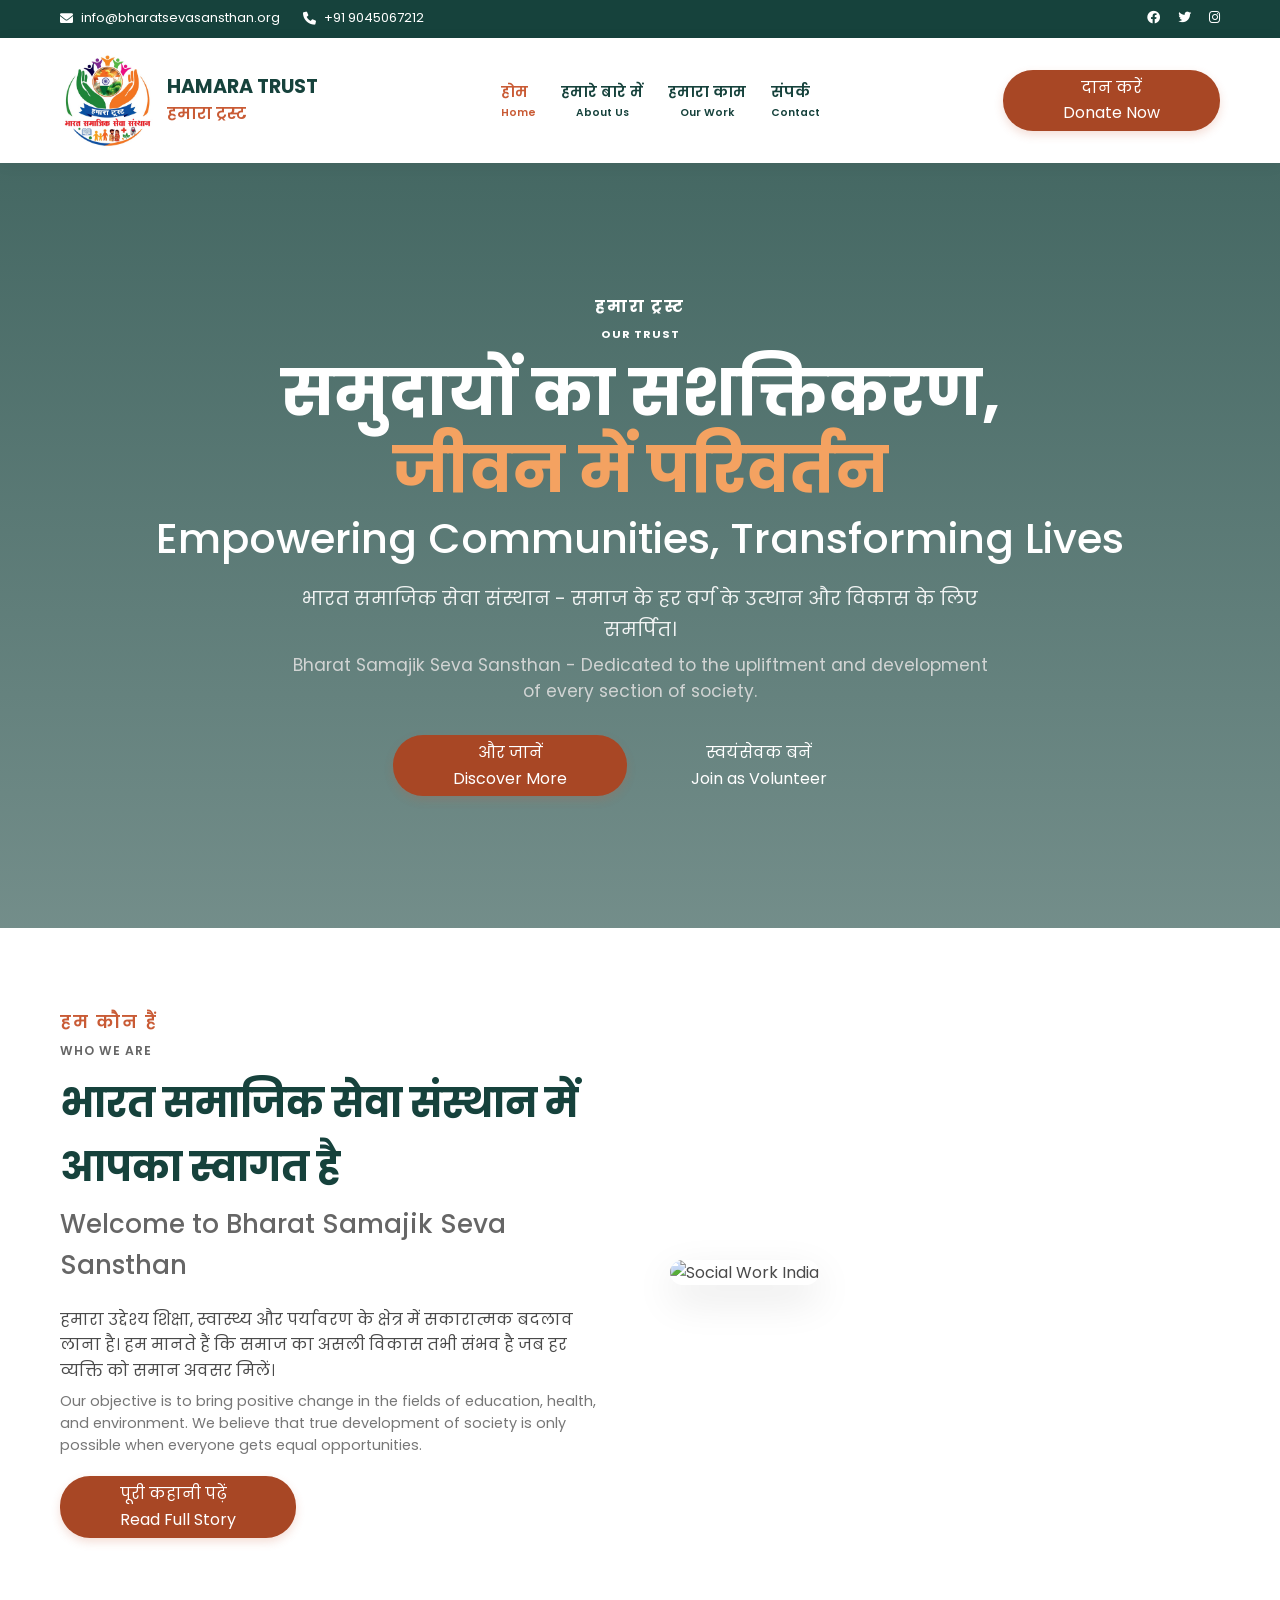
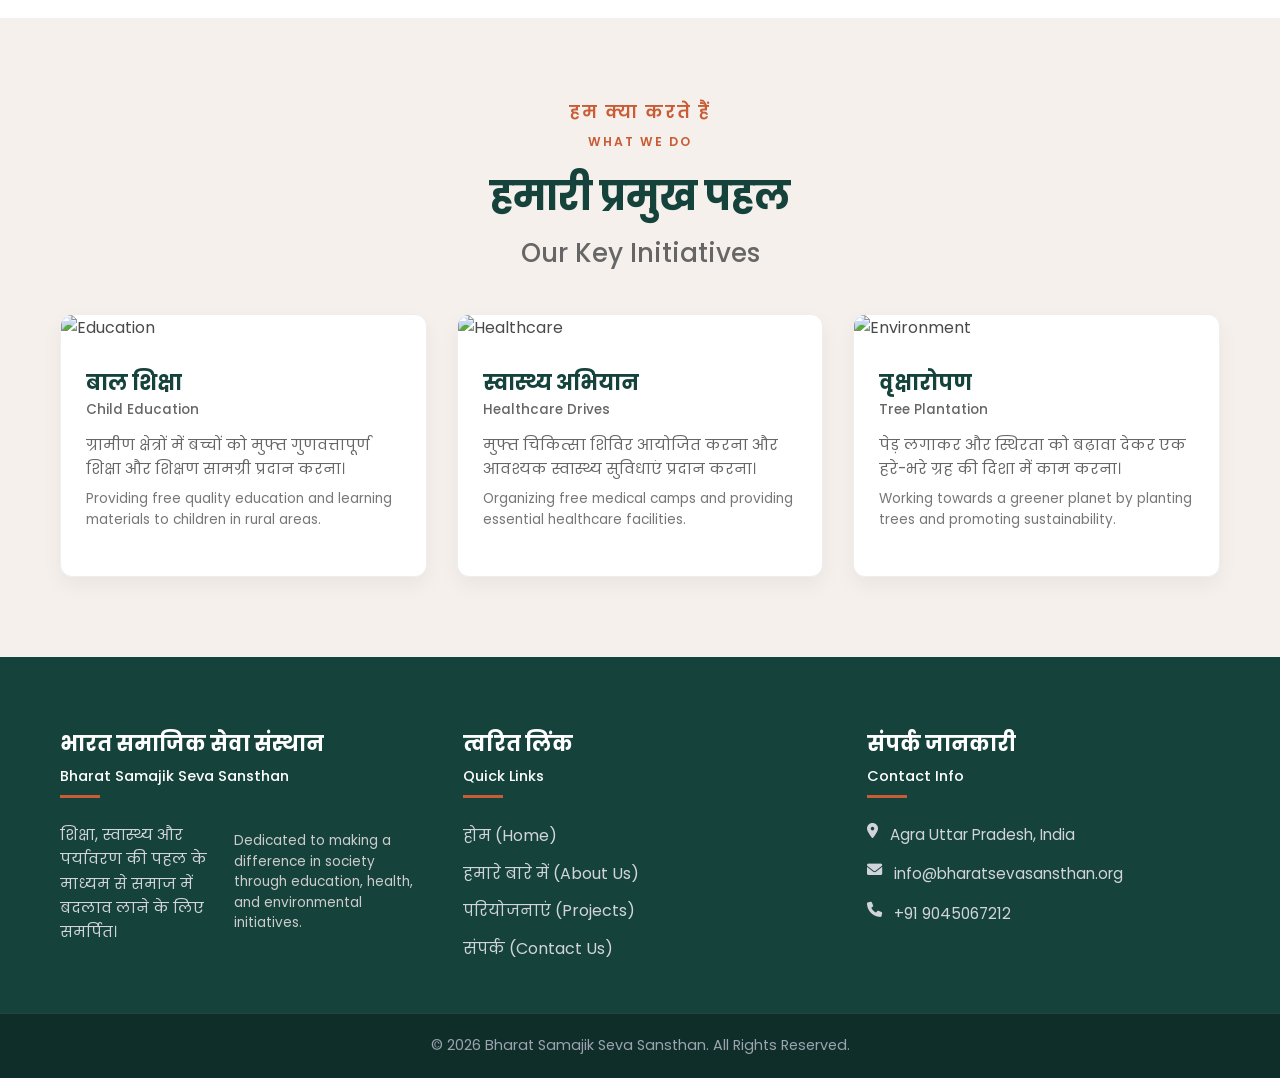
==== index.html @ 524252bf "Add files via upload" ====
<!DOCTYPE html>
<html lang="en">
<head>
    <meta charset="UTF-8">
    <meta name="viewport" content="width=device-width, initial-scale=1.0">
    <title>Bharat Samajik Seva Sansthan | Home</title>
    <link rel="icon" type="image/jpeg" href="Image/site_logo.jpg">
    <link rel="stylesheet" href="style.css">
    <link rel="stylesheet" href="https://cdnjs.cloudflare.com/ajax/libs/font-awesome/6.0.0/css/all.min.css">
    <link href="https://fonts.googleapis.com/css2?family=Poppins:wght@300;400;600;700&display=swap" rel="stylesheet">
</head>
<body>

    <div class="top-bar">
        <div class="container top-bar-content">
            <div class="contact-info">
                <span><i class="fas fa-envelope"></i> info@bharatsevasansthan.org</span>
                <span><i class="fas fa-phone"></i> +91 9045067212</span>
            </div>
            <div class="social-links">
                <a href="#"><i class="fab fa-facebook"></i></a>
                <a href="#"><i class="fab fa-twitter"></i></a>
                <a href="#"><i class="fab fa-instagram"></i></a>
            </div>
        </div>
    </div>

    <nav id="navbar">
        <div class="container nav-content">
            <div class="logo">
                <img src="Image/site_logo.jpg" alt="BSSS Logo" class="logo-img">
                <div style="display: flex; flex-direction: column; line-height: 1.2;">
                    <h2 style="font-size: 1.2rem;">HAMARA TRUST</h2>
                    <h2><span style="font-size: 1rem;">हमारा ट्रस्ट</span></h2>
                </div>
            </div>
            <ul class="nav-links">
                <li><a href="index.html" class="active">होम <br><span style="font-size: 0.7em; display:block; text-align:center;">Home</span></a></li>
                <li><a href="about.html">हमारे बारे में <br><span style="font-size: 0.7em; display:block; text-align:center;">About Us</span></a></li>
                <li><a href="our-work.html">हमारा काम <br><span style="font-size: 0.7em; display:block; text-align:center;">Our Work</span></a></li>
                <li><a href="contact.html">संपर्क <br><span style="font-size: 0.7em; display:block; text-align:center;">Contact</span></a></li>
            </ul>
            <a href="#" class="btn-donate text-center">दान करें <br><span class="eng-btn">Donate Now</span></a>
        </div>
    </nav>

    <header class="hero">
        <div class="hero-content">
            <h4 style="color: white; letter-spacing: 2px; margin-bottom: 10px; text-transform: uppercase;">हमारा ट्रस्ट <br><span style="font-size:0.7em; letter-spacing: 1px;">Our Trust</span></h4>
            <h1>समुदायों का सशक्तिकरण,<br><span>जीवन में परिवर्तन</span><br>
                <span class="eng-title" style="color: white;">Empowering Communities, Transforming Lives</span>
            </h1>
            <p>भारत समाजिक सेवा संस्थान - समाज के हर वर्ग के उत्थान और विकास के लिए समर्पित। <br>
                <span class="eng-para" style="color: #ddd;">Bharat Samajik Seva Sansthan - Dedicated to the upliftment and development of every section of society.</span>
            </p>
            <div class="hero-btns">
                <a href="about.html" class="btn-primary">और जानें <br><span class="eng-btn">Discover More</span></a>
                <a href="#" class="btn-outline">स्वयंसेवक बनें <br><span class="eng-btn">Join as Volunteer</span></a>
            </div>
        </div>
    </header>

    <section class="about-snippet section-padding">
        <div class="container about-grid">
            <div class="about-text">
                <h4 class="section-subtitle">हम कौन हैं <br><span style="font-size: 0.7em; letter-spacing: 1px; color: #666; display: block; margin-top: 5px;">WHO WE ARE</span></h4>
                
                <h2 class="section-title">भारत समाजिक सेवा संस्थान में आपका स्वागत है <br>
                    <span class="eng-title">Welcome to Bharat Samajik Seva Sansthan</span>
                </h2>
                
                <p>हमारा उद्देश्य शिक्षा, स्वास्थ्य और पर्यावरण के क्षेत्र में सकारात्मक बदलाव लाना है। हम मानते हैं कि समाज का असली विकास तभी संभव है जब हर व्यक्ति को समान अवसर मिलें।<br>
                    <span class="eng-para">Our objective is to bring positive change in the fields of education, health, and environment. We believe that true development of society is only possible when everyone gets equal opportunities.</span>
                </p>
                
                <a href="about.html" class="btn-primary" style="margin-top: 20px;">पूरी कहानी पढ़ें <br><span class="eng-btn">Read Full Story</span></a>
            </div>
            <div class="about-image">
                <img src="https://images.unsplash.com/photo-1593113514676-591a2727ce00?ixlib=rb-1.2.1&auto=format&fit=crop&w=800&q=80" alt="Social Work India">
            </div>
        </div>
    </section>

    <section class="causes section-padding bg-light">
        <div class="container">
            <div class="section-header text-center">
                <h4 class="section-subtitle">हम क्या करते हैं <br><span style="font-size: 0.7em;">WHAT WE DO</span></h4>
                <h2 class="section-title">हमारी प्रमुख पहल <br><span class="eng-title">Our Key Initiatives</span></h2>
            </div>
            <div class="cards-grid">
                
                <div class="card">
                    <img src="https://images.unsplash.com/photo-1509062522246-3755977927d7?ixlib=rb-1.2.1&auto=format&fit=crop&w=600&q=80" alt="Education">
                    <div class="card-content">
                        <h3>बाल शिक्षा <br><span class="eng-title" style="margin-top: 0;">Child Education</span></h3>
                        <p>ग्रामीण क्षेत्रों में बच्चों को मुफ्त गुणवत्तापूर्ण शिक्षा और शिक्षण सामग्री प्रदान करना।<br>
                        <span class="eng-para">Providing free quality education and learning materials to children in rural areas.</span></p>
                    </div>
                </div>

                <div class="card">
                    <img src="https://images.unsplash.com/photo-1576091160399-112ba8d25d1d?ixlib=rb-1.2.1&auto=format&fit=crop&w=600&q=80" alt="Healthcare">
                    <div class="card-content">
                        <h3>स्वास्थ्य अभियान <br><span class="eng-title" style="margin-top: 0;">Healthcare Drives</span></h3>
                        <p>मुफ्त चिकित्सा शिविर आयोजित करना और आवश्यक स्वास्थ्य सुविधाएं प्रदान करना।<br>
                        <span class="eng-para">Organizing free medical camps and providing essential healthcare facilities.</span></p>
                    </div>
                </div>

                <div class="card">
                    <img src="https://images.unsplash.com/photo-1542601906990-b4d3fb778b09?ixlib=rb-1.2.1&auto=format&fit=crop&w=600&q=80" alt="Environment">
                    <div class="card-content">
                        <h3>वृक्षारोपण <br><span class="eng-title" style="margin-top: 0;">Tree Plantation</span></h3>
                        <p>पेड़ लगाकर और स्थिरता को बढ़ावा देकर एक हरे-भरे ग्रह की दिशा में काम करना।<br>
                        <span class="eng-para">Working towards a greener planet by planting trees and promoting sustainability.</span></p>
                    </div>
                </div>

            </div>
        </div>
    </section>

    <footer>
        <div class="container footer-grid">
            <div class="footer-col">
                <h3>भारत समाजिक सेवा संस्थान <br><span class="eng-title" style="color: white; font-size: 0.7em;">Bharat Samajik Seva Sansthan</span></h3>
                <p>शिक्षा, स्वास्थ्य और पर्यावरण की पहल के माध्यम से समाज में बदलाव लाने के लिए समर्पित।<br>
                <span class="eng-para" style="color: #ccc;">Dedicated to making a difference in society through education, health, and environmental initiatives.</span></p>
            </div>
            <div class="footer-col">
                <h3>त्वरित लिंक <br><span class="eng-title" style="color: white; font-size: 0.7em;">Quick Links</span></h3>
                <ul>
                    <li><a href="index.html">होम (Home)</a></li>
                    <li><a href="about.html">हमारे बारे में (About Us)</a></li>
                    <li><a href="projects.html">परियोजनाएं (Projects)</a></li>
                    <li><a href="contact.html">संपर्क (Contact Us)</a></li>
                </ul>
            </div>
            <div class="footer-col">
                <h3>संपर्क जानकारी <br><span class="eng-title" style="color: white; font-size: 0.7em;">Contact Info</span></h3>
                <p><i class="fas fa-map-marker-alt"></i> Agra Uttar Pradesh, India</p>
                <p><i class="fas fa-envelope"></i> info@bharatsevasansthan.org</p>
                <p><i class="fas fa-phone"></i> +91 9045067212</p>
            </div>
        </div>
        <div class="footer-bottom text-center">
            <p>&copy; 2026 Bharat Samajik Seva Sansthan. All Rights Reserved.</p>
        </div>
    </footer>

    <script src="script.js"></script>
</body>
</html>
---- style.css ----
/* Base Styles */
* {
    margin: 0;
    padding: 0;
    box-sizing: border-box;
    font-family: 'Poppins', sans-serif;
}

:root {
    --primary: #c95b35;
    /* Logo wala rust orange */
    --secondary: #16423c;
    /* Logo wala deep green/blue shade */
    --text-color: #4a4a4a;
    --light-bg: #f5f0eb;
    /* Slight earthy tone background */
}

body {
    color: var(--text-color);
    line-height: 1.6;
    background-color: #fff;
}

.container {
    max-width: 1200px;
    margin: 0 auto;
    padding: 0 20px;
}

.section-padding {
    padding: 80px 0;
}

.text-center {
    text-align: center;
}

.bg-light {
    background-color: var(--light-bg);
}

/* Typography */
h1,
h2,
h3 {
    color: var(--secondary);
    font-weight: 700;
}

.section-subtitle {
    color: var(--primary);
    font-size: 1.1rem;
    text-transform: uppercase;
    letter-spacing: 2px;
    margin-bottom: 10px;
    font-weight: 600;
}

.section-title {
    font-size: 2.5rem;
    margin-bottom: 20px;
    color: var(--secondary);
}

/* Buttons */
.btn-primary {
    background: var(--primary);
    color: white;
    padding: 12px 20px;
    text-decoration: none;
    border-radius: 30px;
    display: inline-block;
    font-weight: 600;
    transition: 0.3s;
    border: 2px solid var(--primary);
}

.btn-primary:hover {
    background: transparent;
    color: var(--primary);
}

.btn-outline {
    border: 2px solid white;
    color: white;
    padding: 12px 28px;
    text-decoration: none;
    border-radius: 30px;
    display: inline-block;
    font-weight: 600;
    transition: 0.3s;
}

.btn-outline:hover {
    background: white;
    color: var(--secondary);
}

/* Top Bar */
.top-bar {
    background: var(--secondary);
    color: white;
    padding: 8px 0;
    font-size: 13px;
}

.top-bar-content {
    display: flex;
    justify-content: space-between;
    align-items: center;
}

.contact-info span {
    margin-right: 20px;
    display: inline-flex;
    align-items: center;
    gap: 8px;
}

.social-links a {
    color: white;
    margin-left: 15px;
    text-decoration: none;
    transition: 0.3s;
}

.social-links a:hover {
    color: var(--primary);
}

/* Navbar */
nav {
    background: white;
    box-shadow: 0 2px 15px rgba(0, 0, 0, 0.05);
    padding: 15px 0;
    position: sticky;
    top: 0;
    z-index: 1000;
    transition: 0.3s;
}

.nav-content {
    display: flex;
    justify-content: space-between;
    align-items: center;
}

.logo {
    display: flex;
    align-items: center;
    gap: 12px;
}

.logo-img {
    width: 95px;
    height: 95px;
    object-fit: contain;
}

.logo h2 {
    font-size: 1.4rem;
    color: var(--secondary);
    margin: 0;
    line-height: 1.2;
}

.logo span {
    font-size: 0.9rem;
    color: var(--primary);
    font-weight: 600;
}

.nav-links {
    display: flex;
    list-style: none;
    gap: 25px;
    margin: 0;
    padding: 0;
}

.nav-links a {
    text-decoration: none;
    color: var(--secondary);
    font-weight: 600;
    transition: 0.3s;
    font-size: 15px;
}

.nav-links a:hover,
.nav-links a.active {
    color: var(--primary);
}

/* Hero Section */
.hero {
    height: 85vh;
    background: linear-gradient(rgba(22, 66, 60, 0.8), rgba(22, 66, 60, 0.6)), url('https://images.unsplash.com/photo-1488521787991-ed7bbaae773c?ixlib=rb-1.2.1&auto=format&fit=crop&w=1920&q=80') center/cover;
    display: flex;
    align-items: center;
    justify-content: center;
    text-align: center;
    color: white;
}

.hero h1 {
    font-size: 4rem;
    color: white;
    margin-bottom: 20px;
    line-height: 1.2;
}

.hero h1 span {
    color: #f4a261;
    /* Softer orange for dark background */
}

.hero p {
    font-size: 1.2rem;
    max-width: 700px;
    margin: 0 auto 30px;
    opacity: 0.9;
}

/* About Snippet */
.about-grid {
    display: grid;
    grid-template-columns: 1fr 1fr;
    gap: 60px;
    align-items: center;
}

.about-image img {
    width: 100%;
    border-radius: 15px;
    box-shadow: 0 15px 40px rgba(0, 0, 0, 0.1);
}

/* Cards Grid */
.cards-grid {
    display: grid;
    grid-template-columns: repeat(3, 1fr);
    gap: 30px;
    margin-top: 40px;
}

.card {
    background: white;
    border-radius: 12px;
    overflow: hidden;
    box-shadow: 0 8px 20px rgba(0, 0, 0, 0.05);
    transition: 0.4s ease;
    border: 1px solid #eee;
}

.card:hover {
    transform: translateY(-10px);
    box-shadow: 0 15px 30px rgba(0, 0, 0, 0.1);
    border-color: var(--primary);
}

.card img {
    width: 100%;
    height: 220px;
    object-fit: cover;
}

.card-content {
    padding: 25px;
}

.card-content h3 {
    margin-bottom: 12px;
    font-size: 1.3rem;
}

.card-content p {
    font-size: 0.95rem;
    margin-bottom: 20px;
    color: #666;
}

.read-more {
    color: var(--primary);
    text-decoration: none;
    font-weight: 600;
    display: inline-flex;
    align-items: center;
    gap: 8px;
    transition: 0.3s;
}

.read-more:hover {
    gap: 12px;
}

/* Footer */
footer {
    background: var(--secondary);
    color: white;
    padding-top: 70px;
}

.footer-grid {
    display: grid;
    grid-template-columns: repeat(3, 1fr);
    gap: 50px;
    margin-bottom: 40px;
}

.footer-col h3 {
    color: white;
    margin-bottom: 25px;
    font-size: 1.3rem;
    position: relative;
    padding-bottom: 10px;
}

.footer-col h3::after {
    content: '';
    position: absolute;
    left: 0;
    bottom: 0;
    width: 40px;
    height: 3px;
    background: var(--primary);
}

.footer-col p {
    color: #d1d5db;
    font-size: 0.95rem;
    margin-bottom: 15px;
    display: flex;
    gap: 12px;
    align-items: flex-start;
}

.footer-col ul {
    list-style: none;
    padding: 0;
}

.footer-col ul li {
    margin-bottom: 12px;
}

.footer-col ul li a {
    color: #d1d5db;
    text-decoration: none;
    transition: 0.3s;
    display: inline-block;
}

.footer-col ul li a:hover {
    color: var(--primary);
    transform: translateX(5px);
}

.footer-bottom {
    background: #0f2e2a;
    padding: 20px 0;
    color: #9ca3af;
    font-size: 0.9rem;
    border-top: 1px solid rgba(255, 255, 255, 0.1);
}

/* Responsive */
@media (max-width: 992px) {
    .about-grid {
        grid-template-columns: 1fr;
        gap: 40px;
    }

    .cards-grid {
        grid-template-columns: repeat(2, 1fr);
    }
}

@media (max-width: 768px) {
    .nav-content {
        flex-direction: column;
        gap: 15px;
    }

    .nav-links {
        gap: 15px;
        flex-wrap: wrap;
        justify-content: center;
    }

    .hero h1 {
        font-size: 2.5rem;
    }

    .cards-grid,
    .footer-grid {
        grid-template-columns: 1fr;
        gap: 30px;
    }

    .top-bar-content {
        flex-direction: column;
        gap: 10px;
        text-align: center;
    }
}

/* Dual Language Subtitle Classes */
.eng-title {
    display: block;
    font-size: 0.65em;
    color: #666;
    margin-top: 5px;
    font-weight: 500;
}

.eng-para {
    display: block;
    font-size: 0.9em;
    color: #777;
    margin-top: 8px;
    line-height: 1.5;
}



/* ==========================================================================
   About Us Page Specifics
   ========================================================================== */
.page-banner { background: linear-gradient(rgba(22, 66, 60, 0.85), rgba(22, 66, 60, 0.85)), url('https://images.unsplash.com/photo-1542601906990-b4d3fb778b09?ixlib=rb-1.2.1&auto=format&fit=crop&w=1920&q=80') center/cover; padding: 120px 0 80px; color: white; margin-top: -110px; }
.page-banner h1 { font-size: 3rem; color: white; margin-bottom: 10px; }

.mission-vision-grid { display: grid; grid-template-columns: 1fr 1fr; gap: 40px; }
.mv-box { background: white; padding: 40px; border-radius: 15px; box-shadow: 0 10px 30px rgba(0,0,0,0.05); border-top: 5px solid var(--primary-orange); transition: 0.3s; }
.mv-box:hover { transform: translateY(-5px); box-shadow: 0 15px 35px rgba(0,0,0,0.1); }
.icon-circle { width: 70px; height: 70px; border-radius: 50%; display: flex; align-items: center; justify-content: center; font-size: 32px; color: white; margin-bottom: 25px; box-shadow: 0 4px 10px rgba(0,0,0,0.1); }
.orange-bg { background-color: var(--primary-orange); }
.dark-green-bg { background-color: var(--dark-green); }

/* Team / Founders */
.team-grid { display: grid; grid-template-columns: repeat(3, 1fr); gap: 30px; margin-top: 40px; }
.team-member { background: white; padding: 30px; border-radius: 12px; text-align: center; box-shadow: 0 5px 15px rgba(0,0,0,0.05); transition: 0.3s ease; border: 1px solid #eee; }
.team-member:hover { transform: translateY(-5px); box-shadow: 0 10px 25px rgba(0,0,0,0.1); border-color: var(--primary-orange); }
.member-img { width: 130px; height: 130px; border-radius: 50%; object-fit: cover; margin-bottom: 20px; border: 4px solid var(--primary-orange); padding: 5px; background: white; }
.team-member h3 { font-size: 1.2rem; margin-bottom: 5px; }
.role { font-weight: 600; margin-bottom: 10px; }
.member-bio { font-size: 0.9em; line-height: 1.6; }

/* Impact Stats */
.impact-stats { background-color: var(--primary-orange); padding: 60px 0; color: white; }
.stats-flex { display: flex; justify-content: space-around; text-align: center; flex-wrap: wrap; gap: 20px; }
.stat-item h2 { font-size: 3.5rem; color: white; margin-bottom: 5px; }
/* ==========================================================================
   Responsive (Mobile View Adjustments)
   ========================================================================== */
@media (max-width: 992px) {
    .nav-links { gap: 15px; }
    .nav-links a { font-size: 13px; }
    .hero h1, .page-banner h1 { font-size: 2.8rem; }
    .about-grid, .mission-vision-grid { grid-template-columns: 1fr; }
    .cards-grid, .team-grid, .footer-grid { grid-template-columns: repeat(2, 1fr); }
}

@media (max-width: 768px) {
    .nav-content { flex-direction: column; gap: 15px; }
    .logo { margin-bottom: 10px; }
    .nav-links { gap: 15px; flex-wrap: wrap; justify-content: center; }
    .top-bar-content { flex-direction: column; gap: 10px; text-align: center; }
    .contact-info span { margin-right: 0; }
    .hero, .page-banner { padding: 80px 20px; height: auto; }
    .cards-grid, .team-grid, .footer-grid { grid-template-columns: 1fr; }
    .team-grid { max-width: 400px; margin-left: auto; margin-right: auto; }
}
/* ==========================================================================
   Contact Us Page Specific Styles
   ========================================================================== */

/* Main Grid Layout */
.contact-grid {
    display: grid;
    grid-template-columns: 1fr 1.5fr;
    gap: 50px;
    align-items: flex-start;
}

/* Contact Information Side */
.contact-info-col h3 {
    font-size: 1.8rem;
    margin-bottom: 10px;
    color: var(--primary-orange);
}

.contact-info-col p {
    margin-bottom: 30px;
    color: #555;
}

.contact-list {
    list-style: none;
    padding: 0;
}

.contact-list li {
    display: flex;
    align-items: flex-start;
    margin-bottom: 25px;
}

.contact-list i {
    color: var(--primary-orange);
    font-size: 1.3rem;
    margin-right: 15px;
    margin-top: 5px;
}

/* Contact Form Side */
.contact-form-col {
    background: white;
    padding: 40px;
    border-radius: 15px;
    box-shadow: 0 5px 15px rgba(0,0,0,0.05);
    border: 1px solid #eee;
}

.contact-form {
    display: flex;
    flex-direction: column;
    gap: 20px;
}

.form-row {
    display: flex;
    gap: 20px;
}

/* Input Fields Styling */
.contact-form input,
.contact-form textarea {
    width: 100%;
    padding: 14px 15px;
    border: 1px solid #ddd;
    border-radius: 8px;
    font-family: 'Poppins', sans-serif;
    font-size: 1rem;
    outline: none;
    transition: 0.3s;
    background-color: #fafafa;
}

.contact-form input:focus,
.contact-form textarea:focus {
    border-color: var(--primary-orange);
    box-shadow: 0 0 8px rgba(200, 90, 50, 0.2);
    background-color: #fff;
}

.contact-form button {
    width: fit-content;
    align-self: center;
    cursor: pointer;
    margin-top: 10px;
    padding: 12px 35px;
}

/* Map Section */
.map-section {
    padding-top: 0;
}

.map-placeholder {
    border-radius: 12px;
    overflow: hidden;
    box-shadow: 0 5px 15px rgba(0,0,0,0.1);
    height: 400px;
    width: 100%;
    border: 2px solid white;
}

.map-placeholder img,
.map-placeholder iframe {
    width: 100%;
    height: 100%;
    border: none;
    object-fit: cover;
}

/* ==========================================================================
   Responsive (Mobile View Adjustments for Contact)
   ========================================================================== */
@media (max-width: 992px) {
    .contact-grid {
        grid-template-columns: 1fr; /* Stack columns on tablets */
    }
}

@media (max-width: 768px) {
    .form-row {
        flex-direction: column; /* Inputs full width on mobile */
        gap: 20px;
    }
    .contact-form-col {
        padding: 25px; /* Less padding on small screens */
    }
    .map-placeholder {
        height: 250px; /* Smaller map on mobile */
    }
}

/* ==========================================================================
   Buttons (Updated Uniform Styling)
   ========================================================================== */
.btn-donate, .btn-primary, .contact-form button {
    background: #a84725;
    color: white !important;
    padding: 5px 60px;
    border-radius: 30px;
    text-decoration: none;
    font-weight: 400;
    transition: 0.3s;
    box-shadow: 0 4px 10px rgba(201, 91, 53, 0.2);
    display: inline-block;
    border: none;
    cursor: pointer;
}

.btn-donate:hover, .btn-primary:hover, .contact-form button:hover {
    background: #a84725;
    transform: translateY(-2px);
    box-shadow: 0 6px 15px rgba(200, 90, 50, 0.3);
}

/* Outline button adjustment to match the new shape */
.btn-outline {
    background: transparent;
    color: var(--dark-green);
    padding: 5px 60px;
    border-radius: 30px;
    text-decoration: none;
    font-weight: 400;
    transition: 0.3s;
    border: 2px solid var(--dark-green);
    display: inline-block;
}

.btn-outline:hover {
    background: var(--dark-green);
    color: white;
}
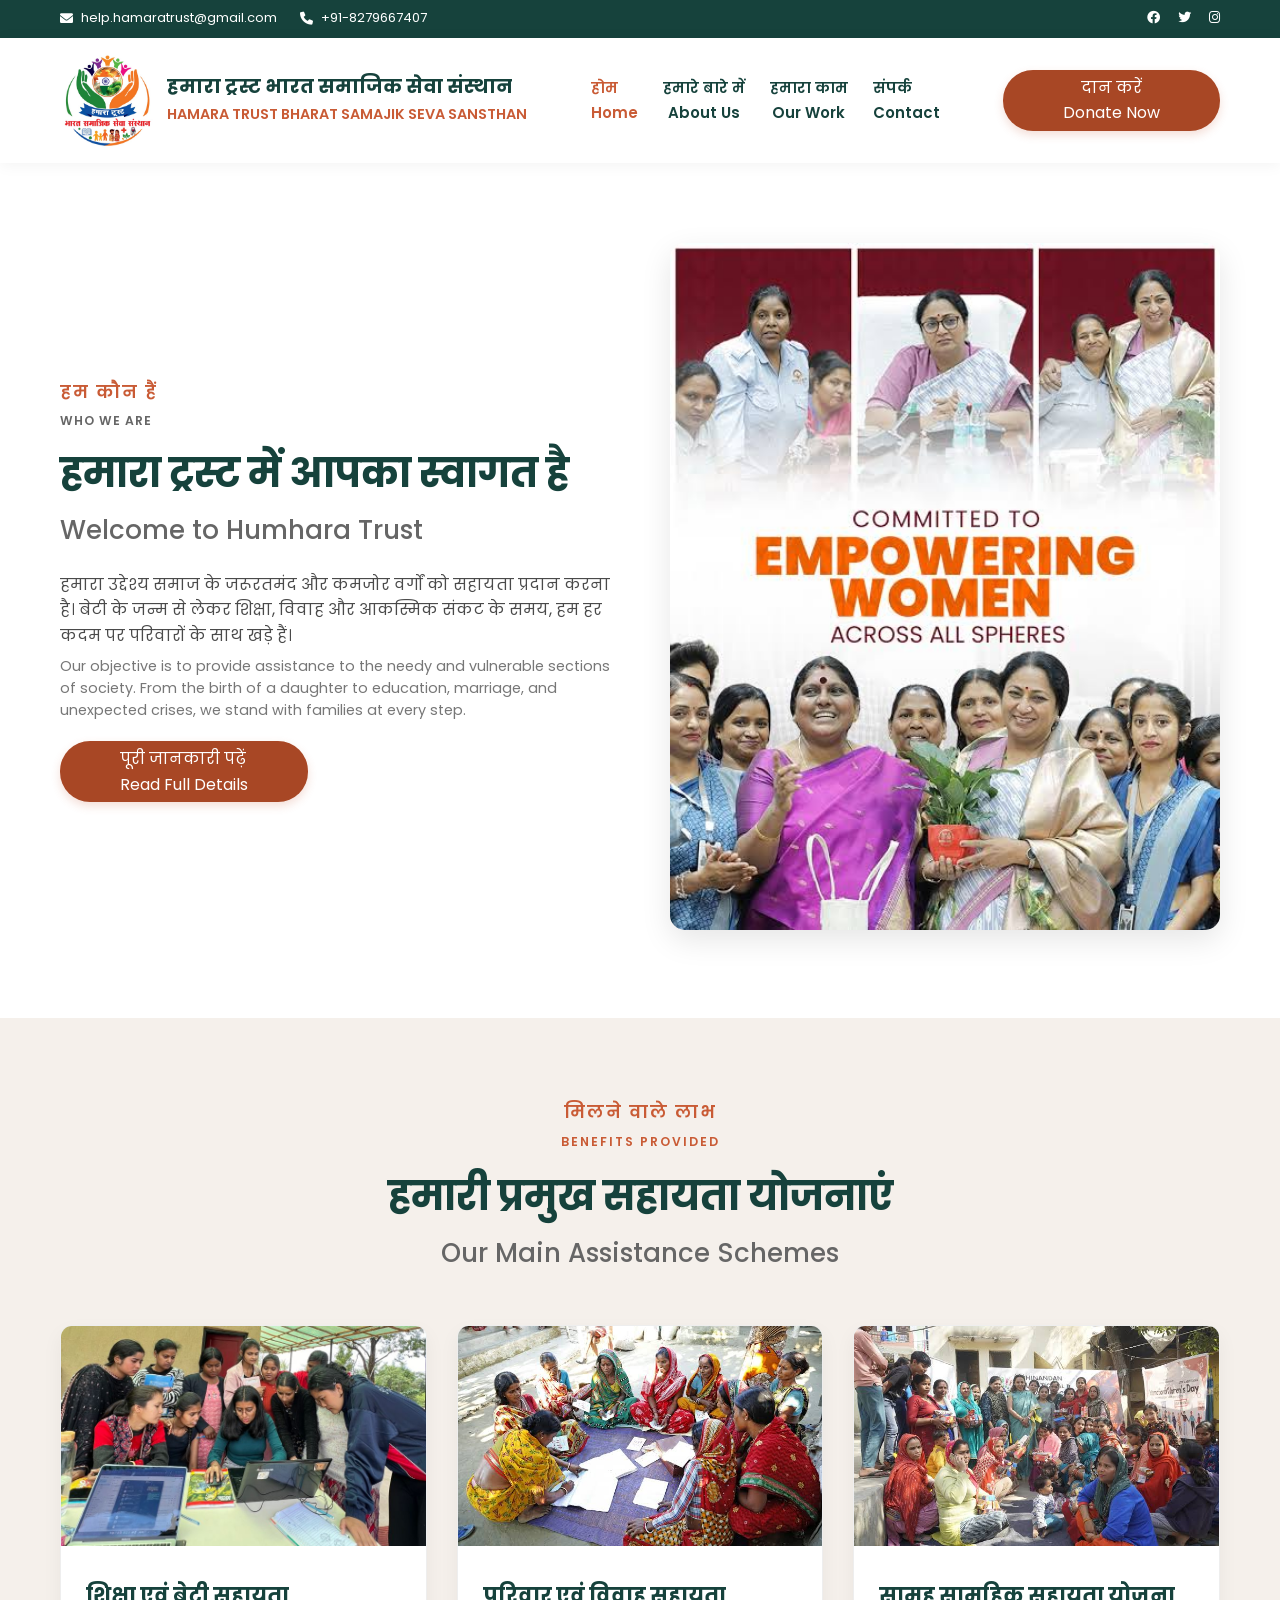
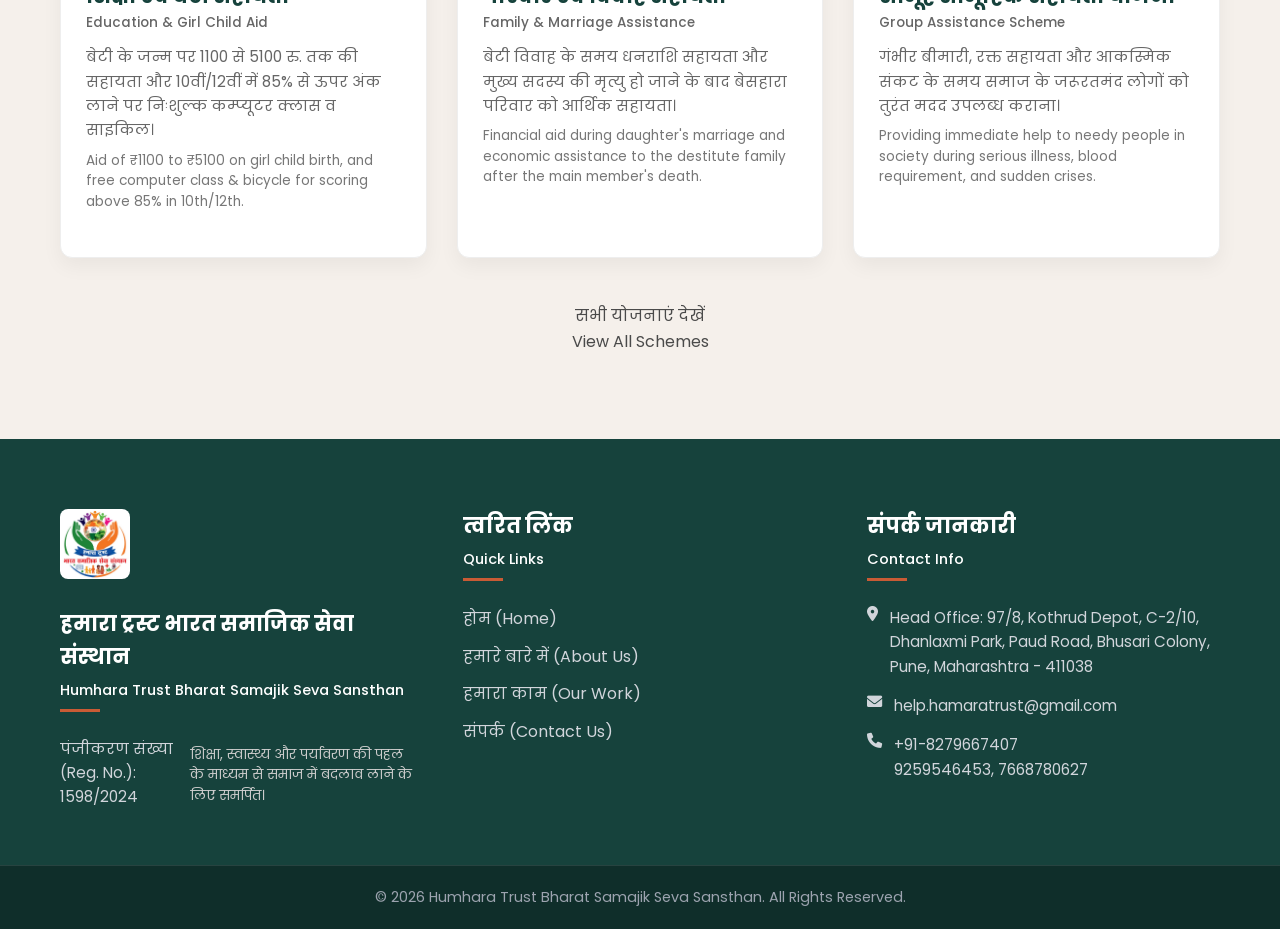
==== commit 21bc5b33: "Update index.html" ====
--- a/index.html
+++ b/index.html
@@ -3,7 +3,7 @@
 <head>
     <meta charset="UTF-8">
     <meta name="viewport" content="width=device-width, initial-scale=1.0">
-    <title>Bharat Samajik Seva Sansthan | Home</title>
+    <title>Hamara Trust Bharat Samajik Seva Sansthan | Home</title>
     <link rel="icon" type="image/jpeg" href="Image/site_logo.jpg">
     <link rel="stylesheet" href="style.css">
     <link rel="stylesheet" href="https://cdnjs.cloudflare.com/ajax/libs/font-awesome/6.0.0/css/all.min.css">
@@ -14,8 +14,8 @@
     <div class="top-bar">
         <div class="container top-bar-content">
             <div class="contact-info">
-                <span><i class="fas fa-envelope"></i> info@bharatsevasansthan.org</span>
-                <span><i class="fas fa-phone"></i> +91 9045067212</span>
+                <span><i class="fas fa-envelope"></i> help.hamaratrust@gmail.com</span>
+                <span><i class="fas fa-phone"></i> +91-8279667407</span>
             </div>
             <div class="social-links">
                 <a href="#"><i class="fab fa-facebook"></i></a>
@@ -30,33 +30,24 @@
             <div class="logo">
                 <img src="Image/site_logo.jpg" alt="BSSS Logo" class="logo-img">
                 <div style="display: flex; flex-direction: column; line-height: 1.2;">
-                    <h2 style="font-size: 1.2rem;">HAMARA TRUST</h2>
-                    <h2><span style="font-size: 1rem;">हमारा ट्रस्ट</span></h2>
+                    <h2 style="font-size: 1.2rem;">हमारा ट्रस्ट भारत समाजिक सेवा संस्थान</h2>
+                    <h2><span style="font-size: 0.9rem;">HAMARA TRUST BHARAT SAMAJIK SEVA SANSTHAN</span></h2>
                 </div>
             </div>
             <ul class="nav-links">
-                <li><a href="index.html" class="active">होम <br><span style="font-size: 0.7em; display:block; text-align:center;">Home</span></a></li>
-                <li><a href="about.html">हमारे बारे में <br><span style="font-size: 0.7em; display:block; text-align:center;">About Us</span></a></li>
-                <li><a href="our-work.html">हमारा काम <br><span style="font-size: 0.7em; display:block; text-align:center;">Our Work</span></a></li>
-                <li><a href="contact.html">संपर्क <br><span style="font-size: 0.7em; display:block; text-align:center;">Contact</span></a></li>
+                <li><a href="index.html" class="active">होम <br><span class="eng-btn" style="display:block; text-align:center;">Home</span></a></li>
+                <li><a href="about.html">हमारे बारे में <br><span class="eng-btn" style="display:block; text-align:center;">About Us</span></a></li>
+                <li><a href="our-work.html">हमारा काम <br><span class="eng-btn" style="display:block; text-align:center;">Our Work</span></a></li>
+                <li><a href="contact.html">संपर्क <br><span class="eng-btn" style="display:block; text-align:center;">Contact</span></a></li>
             </ul>
             <a href="#" class="btn-donate text-center">दान करें <br><span class="eng-btn">Donate Now</span></a>
         </div>
     </nav>
 
-    <header class="hero">
-        <div class="hero-content">
-            <h4 style="color: white; letter-spacing: 2px; margin-bottom: 10px; text-transform: uppercase;">हमारा ट्रस्ट <br><span style="font-size:0.7em; letter-spacing: 1px;">Our Trust</span></h4>
-            <h1>समुदायों का सशक्तिकरण,<br><span>जीवन में परिवर्तन</span><br>
-                <span class="eng-title" style="color: white;">Empowering Communities, Transforming Lives</span>
-            </h1>
-            <p>भारत समाजिक सेवा संस्थान - समाज के हर वर्ग के उत्थान और विकास के लिए समर्पित। <br>
-                <span class="eng-para" style="color: #ddd;">Bharat Samajik Seva Sansthan - Dedicated to the upliftment and development of every section of society.</span>
-            </p>
-            <div class="hero-btns">
-                <a href="about.html" class="btn-primary">और जानें <br><span class="eng-btn">Discover More</span></a>
-                <a href="#" class="btn-outline">स्वयंसेवक बनें <br><span class="eng-btn">Join as Volunteer</span></a>
-            </div>
+    <header class="main-header">
+        <div class="overlay"></div> <div class="container header-content">
+           
+            
         </div>
     </header>
 
@@ -65,57 +56,61 @@
             <div class="about-text">
                 <h4 class="section-subtitle">हम कौन हैं <br><span style="font-size: 0.7em; letter-spacing: 1px; color: #666; display: block; margin-top: 5px;">WHO WE ARE</span></h4>
                 
-                <h2 class="section-title">भारत समाजिक सेवा संस्थान में आपका स्वागत है <br>
-                    <span class="eng-title">Welcome to Bharat Samajik Seva Sansthan</span>
+                <h2 class="section-title">हमारा ट्रस्ट में आपका स्वागत है <br>
+                    <span class="eng-title">Welcome to Humhara Trust</span>
                 </h2>
                 
-                <p>हमारा उद्देश्य शिक्षा, स्वास्थ्य और पर्यावरण के क्षेत्र में सकारात्मक बदलाव लाना है। हम मानते हैं कि समाज का असली विकास तभी संभव है जब हर व्यक्ति को समान अवसर मिलें।<br>
-                    <span class="eng-para">Our objective is to bring positive change in the fields of education, health, and environment. We believe that true development of society is only possible when everyone gets equal opportunities.</span>
+                <p>हमारा उद्देश्य समाज के जरूरतमंद और कमजोर वर्गों को सहायता प्रदान करना है। बेटी के जन्म से लेकर शिक्षा, विवाह और आकस्मिक संकट के समय, हम हर कदम पर परिवारों के साथ खड़े हैं।<br>
+                    <span class="eng-para">Our objective is to provide assistance to the needy and vulnerable sections of society. From the birth of a daughter to education, marriage, and unexpected crises, we stand with families at every step.</span>
                 </p>
                 
-                <a href="about.html" class="btn-primary" style="margin-top: 20px;">पूरी कहानी पढ़ें <br><span class="eng-btn">Read Full Story</span></a>
+                <a href="about.html" class="btn-primary" style="margin-top: 20px;">पूरी जानकारी पढ़ें <br><span class="eng-btn">Read Full Details</span></a>
             </div>
             <div class="about-image">
-                <img src="https://images.unsplash.com/photo-1593113514676-591a2727ce00?ixlib=rb-1.2.1&auto=format&fit=crop&w=800&q=80" alt="Social Work India">
+                <img src="Image/1 (4).jpeg" alt="Women Empowerment India" style="border-radius: 15px; width: 100%; box-shadow: 0 10px 30px rgba(0,0,0,0.1);">
             </div>
         </div>
     </section>
 
     <section class="causes section-padding bg-light">
         <div class="container">
-            <div class="section-header text-center">
-                <h4 class="section-subtitle">हम क्या करते हैं <br><span style="font-size: 0.7em;">WHAT WE DO</span></h4>
-                <h2 class="section-title">हमारी प्रमुख पहल <br><span class="eng-title">Our Key Initiatives</span></h2>
+            <div class="section-header text-center" style="margin-bottom: 50px;">
+                <h4 class="section-subtitle">मिलने वाले लाभ <br><span style="font-size: 0.7em;">BENEFITS PROVIDED</span></h4>
+                <h2 class="section-title">हमारी प्रमुख सहायता योजनाएं <br><span class="eng-title">Our Main Assistance Schemes</span></h2>
             </div>
             <div class="cards-grid">
                 
                 <div class="card">
-                    <img src="https://images.unsplash.com/photo-1509062522246-3755977927d7?ixlib=rb-1.2.1&auto=format&fit=crop&w=600&q=80" alt="Education">
+                    <img src="Image/1 (1).jpeg" alt="Education Aid">
                     <div class="card-content">
-                        <h3>बाल शिक्षा <br><span class="eng-title" style="margin-top: 0;">Child Education</span></h3>
-                        <p>ग्रामीण क्षेत्रों में बच्चों को मुफ्त गुणवत्तापूर्ण शिक्षा और शिक्षण सामग्री प्रदान करना।<br>
-                        <span class="eng-para">Providing free quality education and learning materials to children in rural areas.</span></p>
+                        <h3>शिक्षा एवं बेटी सहायता <br><span class="eng-title" style="margin-top: 0;">Education & Girl Child Aid</span></h3>
+                        <p>बेटी के जन्म पर 1100 से 5100 रु. तक की सहायता और 10वीं/12वीं में 85% से ऊपर अंक लाने पर निःशुल्क कम्प्यूटर क्लास व साइकिल।<br>
+                        <span class="eng-para">Aid of ₹1100 to ₹5100 on girl child birth, and free computer class & bicycle for scoring above 85% in 10th/12th.</span></p>
                     </div>
                 </div>
 
                 <div class="card">
-                    <img src="https://images.unsplash.com/photo-1576091160399-112ba8d25d1d?ixlib=rb-1.2.1&auto=format&fit=crop&w=600&q=80" alt="Healthcare">
+                    <img src="Image/1 (2).jpeg" alt="Family Assistance">
                     <div class="card-content">
-                        <h3>स्वास्थ्य अभियान <br><span class="eng-title" style="margin-top: 0;">Healthcare Drives</span></h3>
-                        <p>मुफ्त चिकित्सा शिविर आयोजित करना और आवश्यक स्वास्थ्य सुविधाएं प्रदान करना।<br>
-                        <span class="eng-para">Organizing free medical camps and providing essential healthcare facilities.</span></p>
+                        <h3>परिवार एवं विवाह सहायता <br><span class="eng-title" style="margin-top: 0;">Family & Marriage Assistance</span></h3>
+                        <p>बेटी विवाह के समय धनराशि सहायता और मुख्य सदस्य की मृत्यु हो जाने के बाद बेसहारा परिवार को आर्थिक सहायता।<br>
+                        <span class="eng-para">Financial aid during daughter's marriage and economic assistance to the destitute family after the main member's death.</span></p>
                     </div>
                 </div>
 
                 <div class="card">
-                    <img src="https://images.unsplash.com/photo-1542601906990-b4d3fb778b09?ixlib=rb-1.2.1&auto=format&fit=crop&w=600&q=80" alt="Environment">
+                    <img src="Image/1 (3).jpeg" alt="Community Assistance">
                     <div class="card-content">
-                        <h3>वृक्षारोपण <br><span class="eng-title" style="margin-top: 0;">Tree Plantation</span></h3>
-                        <p>पेड़ लगाकर और स्थिरता को बढ़ावा देकर एक हरे-भरे ग्रह की दिशा में काम करना।<br>
-                        <span class="eng-para">Working towards a greener planet by planting trees and promoting sustainability.</span></p>
+                        <h3>सामूह सामूहिक सहायता योजना <br><span class="eng-title" style="margin-top: 0;">Group Assistance Scheme</span></h3>
+                        <p>गंभीर बीमारी, रक्त सहायता और आकस्मिक संकट के समय समाज के जरूरतमंद लोगों को तुरंत मदद उपलब्ध कराना।<br>
+                        <span class="eng-para">Providing immediate help to needy people in society during serious illness, blood requirement, and sudden crises.</span></p>
                     </div>
                 </div>
 
+            </div>
+            
+            <div class="text-center" style="margin-top: 40px;">
+                <a href="our-work.html" class="btn-outline">सभी योजनाएं देखें <br><span class="eng-btn">View All Schemes</span></a>
             </div>
         </div>
     </section>
@@ -123,31 +118,33 @@
     <footer>
         <div class="container footer-grid">
             <div class="footer-col">
-                <h3>भारत समाजिक सेवा संस्थान <br><span class="eng-title" style="color: white; font-size: 0.7em;">Bharat Samajik Seva Sansthan</span></h3>
-                <p>शिक्षा, स्वास्थ्य और पर्यावरण की पहल के माध्यम से समाज में बदलाव लाने के लिए समर्पित।<br>
-                <span class="eng-para" style="color: #ccc;">Dedicated to making a difference in society through education, health, and environmental initiatives.</span></p>
+                <img src="Image/site_logo.jpg" alt="Footer Logo" style="width: 70px; height: 70px; border-radius: 8px; margin-bottom: 20px; object-fit: contain;">
+                <h3>हमारा ट्रस्ट भारत समाजिक सेवा संस्थान <br><span class="eng-title" style="color: white; font-size: 0.7em;">Humhara Trust Bharat Samajik Seva Sansthan</span></h3>
+                <p>पंजीकरण संख्या (Reg. No.): 1598/2024<br>
+                <span class="eng-para" style="color: #ccc;">शिक्षा, स्वास्थ्य और पर्यावरण की पहल के माध्यम से समाज में बदलाव लाने के लिए समर्पित।</span></p>
             </div>
             <div class="footer-col">
                 <h3>त्वरित लिंक <br><span class="eng-title" style="color: white; font-size: 0.7em;">Quick Links</span></h3>
                 <ul>
                     <li><a href="index.html">होम (Home)</a></li>
                     <li><a href="about.html">हमारे बारे में (About Us)</a></li>
-                    <li><a href="projects.html">परियोजनाएं (Projects)</a></li>
+                    <li><a href="our-work.html">हमारा काम (Our Work)</a></li>
+                    
                     <li><a href="contact.html">संपर्क (Contact Us)</a></li>
                 </ul>
             </div>
             <div class="footer-col">
                 <h3>संपर्क जानकारी <br><span class="eng-title" style="color: white; font-size: 0.7em;">Contact Info</span></h3>
-                <p><i class="fas fa-map-marker-alt"></i> Agra Uttar Pradesh, India</p>
-                <p><i class="fas fa-envelope"></i> info@bharatsevasansthan.org</p>
-                <p><i class="fas fa-phone"></i> +91 9045067212</p>
+                <p><i class="fas fa-map-marker-alt"></i> Head Office: 97/8, Kothrud Depot, C-2/10, Dhanlaxmi Park, Paud Road, Bhusari Colony, Pune, Maharashtra - 411038</p>
+                <p><i class="fas fa-envelope"></i> help.hamaratrust@gmail.com</p>
+                <p><i class="fas fa-phone"></i> +91-8279667407 <br> 9259546453, 7668780627</p>
             </div>
         </div>
         <div class="footer-bottom text-center">
-            <p>&copy; 2026 Bharat Samajik Seva Sansthan. All Rights Reserved.</p>
+            <p>&copy; 2026 Humhara Trust Bharat Samajik Seva Sansthan. All Rights Reserved.</p>
         </div>
     </footer>
 
     <script src="script.js"></script>
 </body>
-</html>+</html>
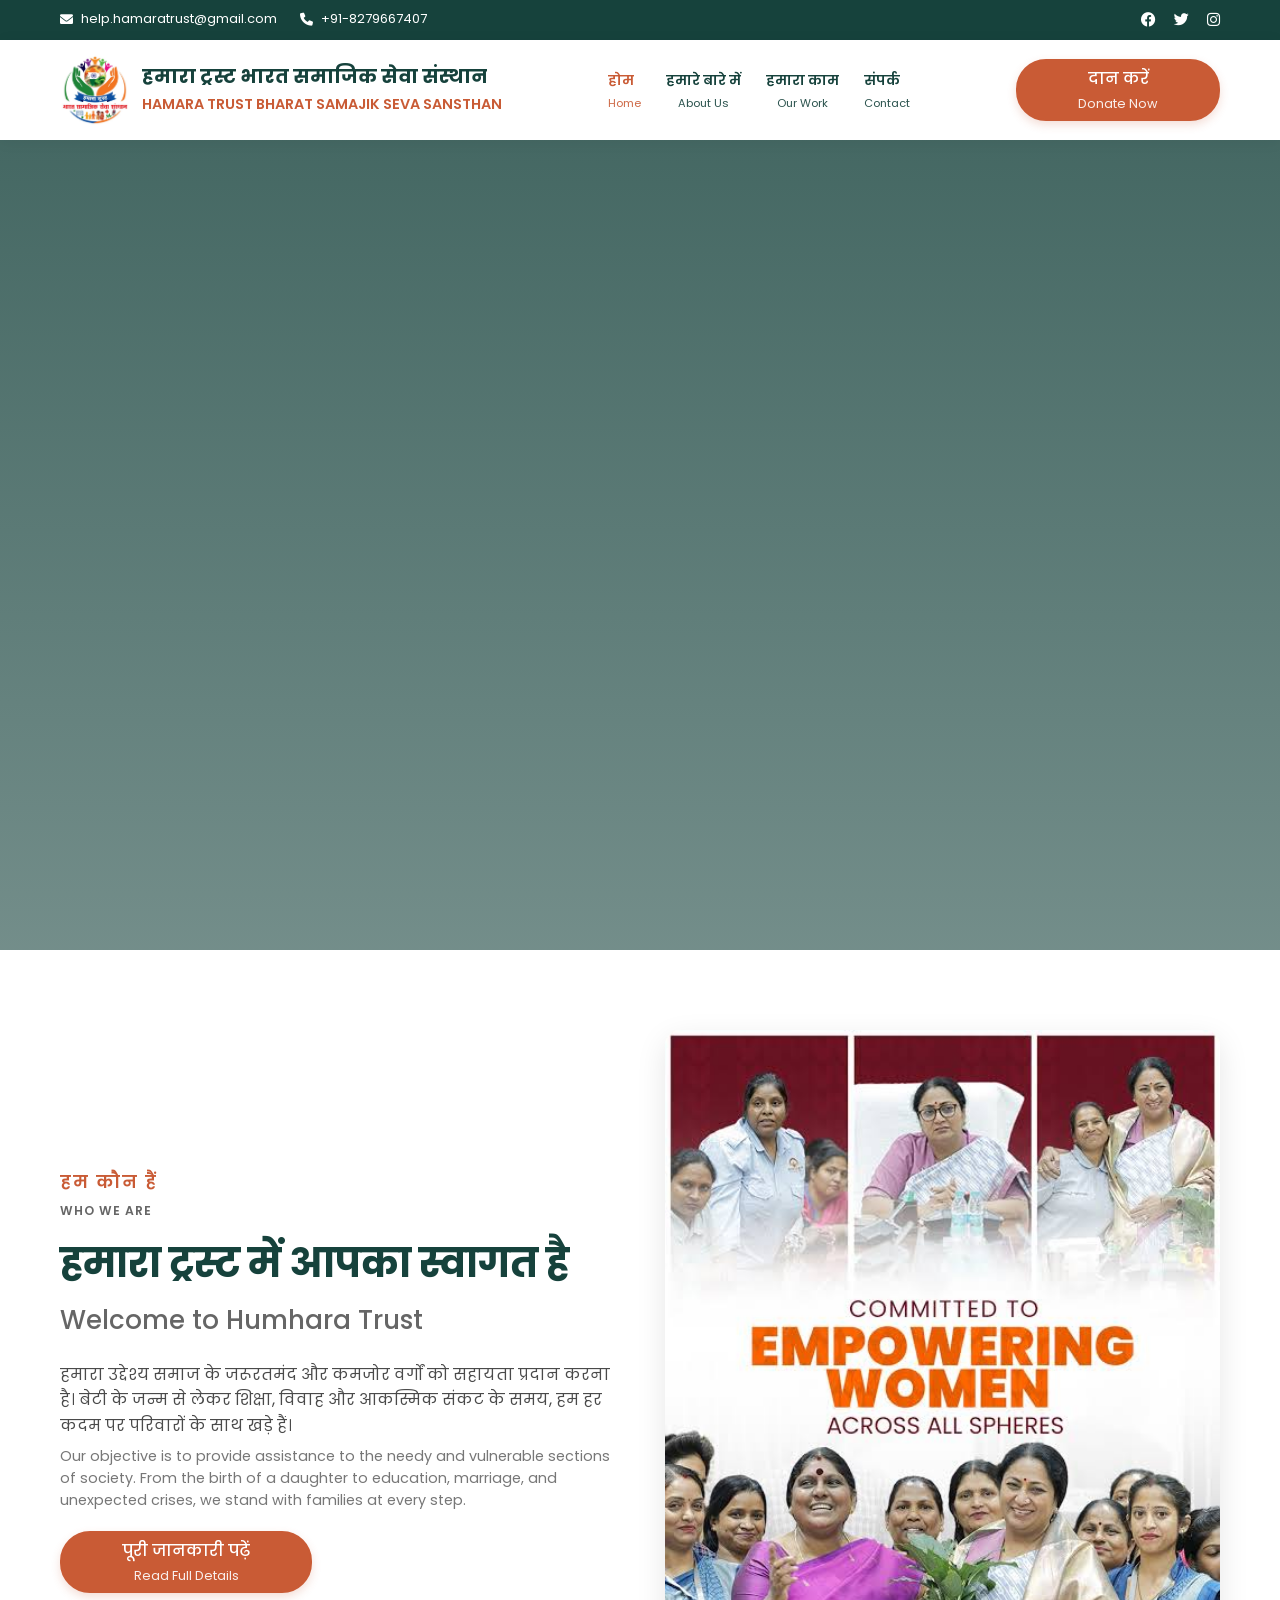
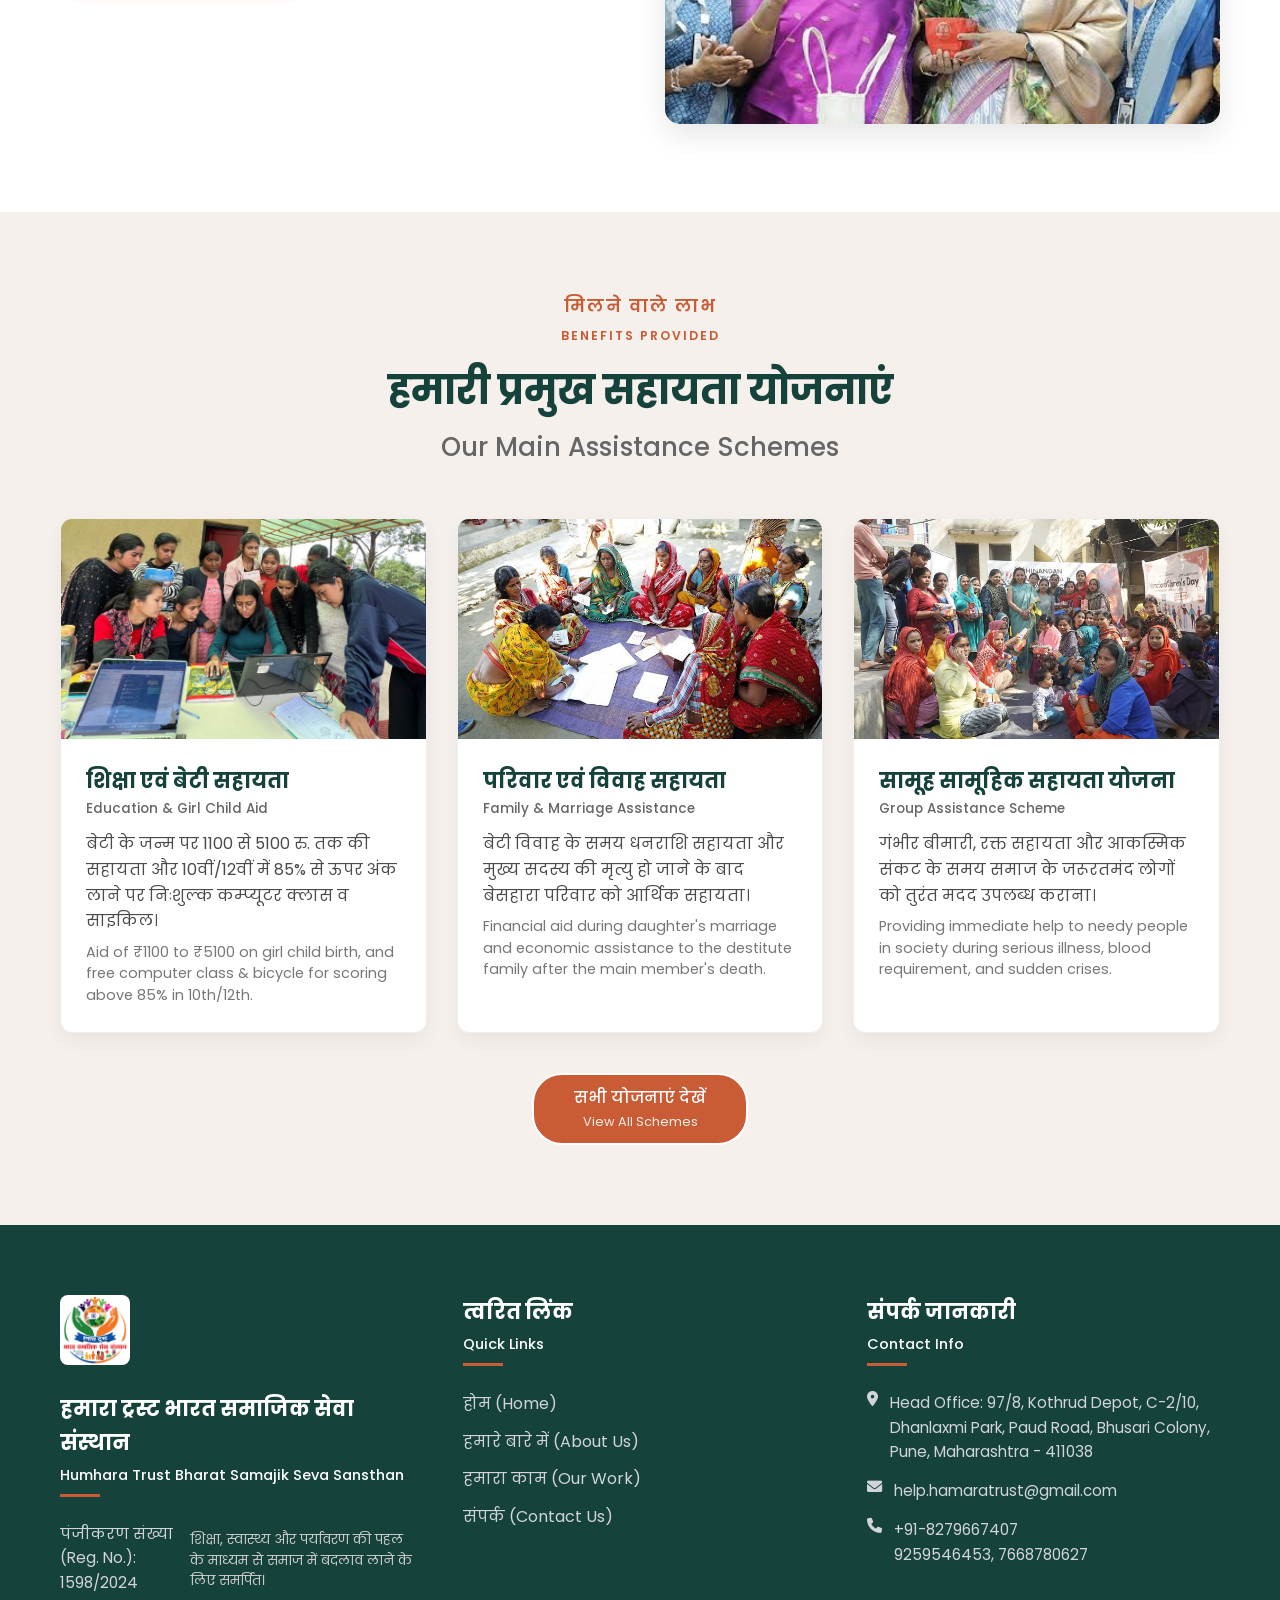
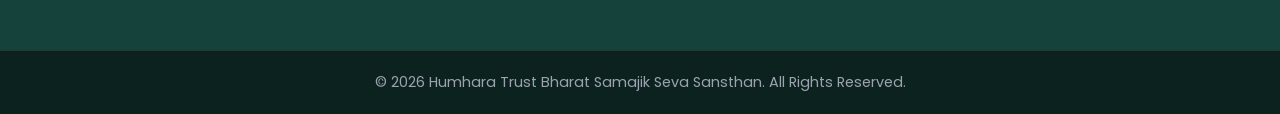
==== commit 8c904bb0: "Update index.html" ====
--- a/index.html
+++ b/index.html
@@ -4,7 +4,7 @@
     <meta charset="UTF-8">
     <meta name="viewport" content="width=device-width, initial-scale=1.0">
     <title>Hamara Trust Bharat Samajik Seva Sansthan | Home</title>
-    <link rel="icon" type="image/jpeg" href="Image/site_logo.jpg">
+    <link rel="icon" type="image/jpeg" href="Image/logo.jpg">
     <link rel="stylesheet" href="style.css">
     <link rel="stylesheet" href="https://cdnjs.cloudflare.com/ajax/libs/font-awesome/6.0.0/css/all.min.css">
     <link href="https://fonts.googleapis.com/css2?family=Poppins:wght@300;400;600;700&display=swap" rel="stylesheet">
@@ -28,7 +28,7 @@
     <nav id="navbar">
         <div class="container nav-content">
             <div class="logo">
-                <img src="Image/site_logo.jpg" alt="BSSS Logo" class="logo-img">
+                <img src="Image/logo.jpg" alt="BSSS Logo" class="logo-img">
                 <div style="display: flex; flex-direction: column; line-height: 1.2;">
                     <h2 style="font-size: 1.2rem;">हमारा ट्रस्ट भारत समाजिक सेवा संस्थान</h2>
                     <h2><span style="font-size: 0.9rem;">HAMARA TRUST BHARAT SAMAJIK SEVA SANSTHAN</span></h2>
--- a/style.css
+++ b/style.css
@@ -1,4 +1,6 @@
-/* Base Styles */
+/* ==========================================================================
+   1. Base Styles & Variables
+   ========================================================================== */
 * {
     margin: 0;
     padding: 0;
@@ -7,46 +9,36 @@
 }
 
 :root {
-    --primary: #c95b35;
-    /* Logo wala rust orange */
-    --secondary: #16423c;
-    /* Logo wala deep green/blue shade */
-    --text-color: #4a4a4a;
-    --light-bg: #f5f0eb;
-    /* Slight earthy tone background */
+    --primary: #c95b35;       /* Logo Rust Orange */
+    --secondary: #16423c;     /* Logo Deep Green */
+    --text-color: #4a4a4a;    /* Body Text */
+    --light-bg: #f5f0eb;      /* Cream Background */
+    --white: #ffffff;
 }
 
 body {
     color: var(--text-color);
     line-height: 1.6;
-    background-color: #fff;
+    background-color: var(--white);
+    overflow-x: hidden; /* Screen ke bahar kuch na jaye */
 }
 
 .container {
     max-width: 1200px;
     margin: 0 auto;
     padding: 0 20px;
-}
-
-.section-padding {
-    padding: 80px 0;
-}
-
-.text-center {
-    text-align: center;
-}
-
-.bg-light {
-    background-color: var(--light-bg);
-}
-
-/* Typography */
-h1,
-h2,
-h3 {
-    color: var(--secondary);
-    font-weight: 700;
-}
+    width: 100%;
+}
+
+.section-padding { padding: 80px 0; }
+.text-center { text-align: center; }
+.bg-light { background-color: var(--light-bg); }
+.bg-cream { background-color: var(--light-bg); }
+
+/* ==========================================================================
+   2. Typography & Bilingual Text
+   ========================================================================== */
+h1, h2, h3, h4 { color: var(--secondary); font-weight: 700; }
 
 .section-subtitle {
     color: var(--primary);
@@ -57,50 +49,60 @@
     font-weight: 600;
 }
 
-.section-title {
-    font-size: 2.5rem;
-    margin-bottom: 20px;
-    color: var(--secondary);
-}
-
-/* Buttons */
-.btn-primary {
+.section-title { font-size: 2.5rem; margin-bottom: 20px; color: var(--secondary); }
+
+/* Bilingual Classes */
+.eng-title { display: block; font-size: 0.65em; color: #666; margin-top: 5px; font-weight: 500; }
+.eng-para { display: block; font-size: 0.9em; color: #777; margin-top: 8px; line-height: 1.5; font-weight: 400; }
+.eng-btn { display: block; font-size: 0.8em; font-weight: normal; opacity: 0.9; margin-top: 2px; }
+
+/* ==========================================================================
+   3. Buttons
+   ========================================================================== */
+.btn-donate, .btn-primary, .contact-form button {
     background: var(--primary);
-    color: white;
-    padding: 12px 20px;
+    color: var(--white) !important;
+    padding: 5px 60px;
+    border-radius: 30px;
     text-decoration: none;
+    font-weight: 500;
+    transition: 0.3s;
+    box-shadow: 0 4px 10px rgba(201, 91, 53, 0.2);
+    display: inline-block;
+    border: 2px solid var(--primary);
+    cursor: pointer;
+    text-align: center;
+}
+
+.btn-donate:hover, .btn-primary:hover, .contact-form button:hover {
+    background: transparent;
+    color: var(--primary) !important;
+}
+
+.btn-outline {
+    background: var(--primary);
+    color: var(--white) !important;
+    padding: 10px 40px;
     border-radius: 30px;
+    text-decoration: none;
+    font-weight: 500;
+    transition: 0.3s;
+    border: 2px solid var(--white);
     display: inline-block;
-    font-weight: 600;
-    transition: 0.3s;
-    border: 2px solid var(--primary);
-}
-
-.btn-primary:hover {
-    background: transparent;
-    color: var(--primary);
-}
-
-.btn-outline {
-    border: 2px solid white;
-    color: white;
-    padding: 12px 28px;
-    text-decoration: none;
-    border-radius: 30px;
-    display: inline-block;
-    font-weight: 600;
-    transition: 0.3s;
+    text-align: center;
 }
 
 .btn-outline:hover {
-    background: white;
-    color: var(--secondary);
-}
-
-/* Top Bar */
+   background: transparent;
+    color: var(--primary) !important;
+}
+
+/* ==========================================================================
+   4. Top Bar & Navbar
+   ========================================================================== */
 .top-bar {
     background: var(--secondary);
-    color: white;
+    color: var(--white);
     padding: 8px 0;
     font-size: 13px;
 }
@@ -109,29 +111,16 @@
     display: flex;
     justify-content: space-between;
     align-items: center;
-}
-
-.contact-info span {
-    margin-right: 20px;
-    display: inline-flex;
-    align-items: center;
-    gap: 8px;
-}
-
-.social-links a {
-    color: white;
-    margin-left: 15px;
-    text-decoration: none;
-    transition: 0.3s;
-}
-
-.social-links a:hover {
-    color: var(--primary);
-}
-
-/* Navbar */
+    flex-wrap: wrap;
+    gap: 10px;
+}
+
+.contact-info span { margin-right: 20px; display: inline-flex; align-items: center; gap: 8px; }
+.social-links a { color: var(--white); margin-left: 15px; text-decoration: none; transition: 0.3s; font-size: 15px; }
+.social-links a:hover { color: var(--primary); }
+
 nav {
-    background: white;
+    background: var(--white);
     box-shadow: 0 2px 15px rgba(0, 0, 0, 0.05);
     padding: 15px 0;
     position: sticky;
@@ -140,509 +129,170 @@
     transition: 0.3s;
 }
 
-.nav-content {
-    display: flex;
-    justify-content: space-between;
-    align-items: center;
-}
-
-.logo {
-    display: flex;
-    align-items: center;
-    gap: 12px;
-}
-
-.logo-img {
-    width: 95px;
-    height: 95px;
-    object-fit: contain;
-}
-
-.logo h2 {
-    font-size: 1.4rem;
-    color: var(--secondary);
-    margin: 0;
-    line-height: 1.2;
-}
-
-.logo span {
-    font-size: 0.9rem;
-    color: var(--primary);
-    font-weight: 600;
-}
-
-.nav-links {
-    display: flex;
-    list-style: none;
-    gap: 25px;
-    margin: 0;
-    padding: 0;
-}
-
-.nav-links a {
-    text-decoration: none;
-    color: var(--secondary);
-    font-weight: 600;
-    transition: 0.3s;
-    font-size: 15px;
-}
-
-.nav-links a:hover,
-.nav-links a.active {
-    color: var(--primary);
-}
-
-/* Hero Section */
-.hero {
-    height: 85vh;
-    background: linear-gradient(rgba(22, 66, 60, 0.8), rgba(22, 66, 60, 0.6)), url('https://images.unsplash.com/photo-1488521787991-ed7bbaae773c?ixlib=rb-1.2.1&auto=format&fit=crop&w=1920&q=80') center/cover;
+.nav-content { display: flex; justify-content: space-between; align-items: center; flex-wrap: wrap; gap: 15px; }
+
+.logo { display: flex; align-items: center; gap: 12px; }
+.logo-img { width: 70px; height: 70px; object-fit: contain; border-radius: 5px; }
+.logo h2 { font-size: 1.4rem; color: var(--secondary); margin: 0; line-height: 1.2; }
+.logo span { font-size: 0.9rem; color: var(--primary); font-weight: 600; }
+
+.nav-links { display: flex; list-style: none; gap: 25px; margin: 0; padding: 0; align-items: center; flex-wrap: wrap; justify-content: center; }
+.nav-links a { text-decoration: none; color: var(--secondary); font-weight: 600; transition: 0.3s; font-size: 14px; text-align: center; }
+.nav-links a:hover, .nav-links a.active { color: var(--primary); }
+
+/* ==========================================================================
+   5. Hero & Page Banners
+   ========================================================================== */
+.main-header, .hero {
+    height: 90vh;
+    min-height: 600px;
+    background: linear-gradient(rgba(22, 66, 60, 0.8), rgba(22, 66, 60, 0.6)), url('Image/header.png') center/cover no-repeat;
     display: flex;
     align-items: center;
     justify-content: center;
     text-align: center;
-    color: white;
-}
-
-.hero h1 {
-    font-size: 4rem;
-    color: white;
-    margin-bottom: 20px;
-    line-height: 1.2;
-}
-
-.hero h1 span {
-    color: #f4a261;
-    /* Softer orange for dark background */
-}
-
-.hero p {
-    font-size: 1.2rem;
-    max-width: 700px;
-    margin: 0 auto 30px;
-    opacity: 0.9;
-}
-
-/* About Snippet */
-.about-grid {
-    display: grid;
-    grid-template-columns: 1fr 1fr;
-    gap: 60px;
-    align-items: center;
-}
-
-.about-image img {
-    width: 100%;
-    border-radius: 15px;
-    box-shadow: 0 15px 40px rgba(0, 0, 0, 0.1);
-}
-
-/* Cards Grid */
-.cards-grid {
-    display: grid;
-    grid-template-columns: repeat(3, 1fr);
-    gap: 30px;
-    margin-top: 40px;
-}
-
-.card {
-    background: white;
-    border-radius: 12px;
-    overflow: hidden;
-    box-shadow: 0 8px 20px rgba(0, 0, 0, 0.05);
-    transition: 0.4s ease;
-    border: 1px solid #eee;
-}
-
-.card:hover {
-    transform: translateY(-10px);
-    box-shadow: 0 15px 30px rgba(0, 0, 0, 0.1);
-    border-color: var(--primary);
-}
-
-.card img {
-    width: 100%;
-    height: 220px;
-    object-fit: cover;
-}
-
-.card-content {
-    padding: 25px;
-}
-
-.card-content h3 {
-    margin-bottom: 12px;
-    font-size: 1.3rem;
-}
-
-.card-content p {
-    font-size: 0.95rem;
-    margin-bottom: 20px;
-    color: #666;
-}
-
-.read-more {
-    color: var(--primary);
-    text-decoration: none;
-    font-weight: 600;
-    display: inline-flex;
-    align-items: center;
-    gap: 8px;
-    transition: 0.3s;
-}
-
-.read-more:hover {
-    gap: 12px;
-}
-
-/* Footer */
-footer {
-    background: var(--secondary);
-    color: white;
-    padding-top: 70px;
-}
-
-.footer-grid {
-    display: grid;
-    grid-template-columns: repeat(3, 1fr);
-    gap: 50px;
-    margin-bottom: 40px;
-}
-
-.footer-col h3 {
-    color: white;
-    margin-bottom: 25px;
-    font-size: 1.3rem;
-    position: relative;
-    padding-bottom: 10px;
-}
-
-.footer-col h3::after {
-    content: '';
-    position: absolute;
-    left: 0;
-    bottom: 0;
-    width: 40px;
-    height: 3px;
-    background: var(--primary);
-}
-
-.footer-col p {
-    color: #d1d5db;
-    font-size: 0.95rem;
-    margin-bottom: 15px;
-    display: flex;
-    gap: 12px;
-    align-items: flex-start;
-}
-
-.footer-col ul {
-    list-style: none;
-    padding: 0;
-}
-
-.footer-col ul li {
-    margin-bottom: 12px;
-}
-
-.footer-col ul li a {
-    color: #d1d5db;
-    text-decoration: none;
-    transition: 0.3s;
-    display: inline-block;
-}
-
-.footer-col ul li a:hover {
-    color: var(--primary);
-    transform: translateX(5px);
-}
-
-.footer-bottom {
-    background: #0f2e2a;
-    padding: 20px 0;
-    color: #9ca3af;
-    font-size: 0.9rem;
-    border-top: 1px solid rgba(255, 255, 255, 0.1);
-}
-
-/* Responsive */
+    color: var(--white);
+    padding: 0 20px;
+}
+
+.main-title { font-size: 3.5rem; color: var(--white); margin-bottom: 20px; line-height: 1.2; }
+.tagline { font-size: 1.2rem; max-width: 800px; margin: 0 auto 30px; opacity: 0.9; }
+.header-btns { display: flex; gap: 15px; justify-content: center; flex-wrap: wrap; }
+
+.page-banner { 
+    background: linear-gradient(rgba(22, 66, 60, 0.85), rgba(22, 66, 60, 0.85)), url('Image/header.png') center/cover no-repeat; 
+    padding: 100px 20px; 
+    color: var(--white); 
+    text-align: center; 
+}
+.page-banner h1 { font-size: 3.5rem; color: var(--white); margin-bottom: 10px; line-height: 1.2; }
+
+/* ==========================================================================
+   6. Grids & Layouts
+   ========================================================================== */
+/* About Section Grid */
+.about-grid { display: grid; grid-template-columns: 1fr 1fr; gap: 50px; align-items: center; }
+.about-image img { width: 100%; height: auto; border-radius: 15px; box-shadow: 0 15px 40px rgba(0, 0, 0, 0.1); }
+
+/* Mission Vision Grid */
+.mission-vision-grid { display: grid; grid-template-columns: 1fr 1fr; gap: 40px; }
+.mv-box { background: var(--white); padding: 40px; border-radius: 15px; box-shadow: 0 10px 30px rgba(0,0,0,0.05); border-top: 5px solid var(--primary); transition: 0.3s; }
+.mv-box:hover { transform: translateY(-5px); box-shadow: 0 15px 35px rgba(0,0,0,0.1); }
+.icon-circle { width: 70px; height: 70px; border-radius: 50%; display: flex; align-items: center; justify-content: center; font-size: 32px; color: var(--white); margin-bottom: 25px; box-shadow: 0 4px 10px rgba(0,0,0,0.1); }
+
+/* Cards Grid (Home & Our Work) */
+.cards-grid { display: grid; grid-template-columns: repeat(3, 1fr); gap: 30px; margin-top: 40px; }
+.card { background: var(--white); border-radius: 12px; overflow: hidden; box-shadow: 0 8px 20px rgba(0, 0, 0, 0.05); transition: 0.4s ease; border: 1px solid #eee; display: flex; flex-direction: column; }
+.card:hover { transform: translateY(-10px); box-shadow: 0 15px 30px rgba(0, 0, 0, 0.1); border-color: var(--primary); }
+.card img { width: 100%; height: 220px; object-fit: cover; }
+.card-content { padding: 25px; flex-grow: 1; }
+.card-content h3 { margin-bottom: 12px; font-size: 1.3rem; color: var(--secondary); }
+
+/* Team Grid (Founders) */
+.team-grid { display: grid; grid-template-columns: repeat(3, 1fr); gap: 30px; margin-top: 40px; }
+.team-member { background: var(--white); padding: 30px; border-radius: 12px; text-align: center; box-shadow: 0 5px 15px rgba(0,0,0,0.05); transition: 0.3s ease; border: 1px solid #eee; }
+.team-member:hover { transform: translateY(-5px); box-shadow: 0 10px 25px rgba(0,0,0,0.1); border-color: var(--primary); }
+.member-img { width: 130px; height: 130px; border-radius: 50%; object-fit: cover; margin-bottom: 20px; border: 4px solid var(--primary); padding: 5px; background: var(--white); }
+
+/* Gallery Grid */
+.gallery-grid { display: grid; grid-template-columns: repeat(3, 1fr); gap: 30px; margin-top: 30px;}
+.gallery-item { background: var(--white); border-radius: 12px; overflow: hidden; box-shadow: 0 5px 15px rgba(0,0,0,0.05); border: 1px solid #eee; transition: 0.3s; }
+.gallery-item:hover { transform: translateY(-5px); box-shadow: 0 10px 25px rgba(0,0,0,0.1); border-color: var(--primary); }
+.gallery-item img, .gallery-item iframe { width: 100%; height: 250px; object-fit: cover; border: none; display: block; }
+.gallery-caption { padding: 20px 15px; text-align: center; border-top: 3px solid var(--primary); }
+
+/* Contact Page Grid */
+.contact-grid { display: grid; grid-template-columns: 1fr 1.5fr; gap: 50px; align-items: flex-start; }
+.contact-list { list-style: none; padding: 0; }
+.contact-list li { display: flex; align-items: flex-start; margin-bottom: 25px; }
+.contact-list i { color: var(--primary); font-size: 1.3rem; margin-right: 15px; margin-top: 5px; }
+.contact-form-col { background: var(--white); padding: 40px; border-radius: 15px; box-shadow: 0 5px 15px rgba(0,0,0,0.05); border: 1px solid #eee; }
+.contact-form { display: flex; flex-direction: column; gap: 20px; }
+.form-row { display: flex; gap: 20px; width: 100%; }
+.contact-form input, .contact-form textarea { width: 100%; padding: 14px 15px; border: 1px solid #ddd; border-radius: 8px; font-size: 1rem; outline: none; transition: 0.3s; background-color: #fafafa; }
+.contact-form input:focus, .contact-form textarea:focus { border-color: var(--primary); box-shadow: 0 0 8px rgba(201, 91, 53, 0.2); background-color: var(--white); }
+.map-placeholder { border-radius: 12px; overflow: hidden; box-shadow: 0 5px 15px rgba(0,0,0,0.1); height: 400px; width: 100%; border: 2px solid var(--white); }
+.map-placeholder img, .map-placeholder iframe { width: 100%; height: 100%; border: none; object-fit: cover; }
+
+/* ==========================================================================
+   7. Footer
+   ========================================================================== */
+footer { background: var(--secondary); color: var(--white); padding-top: 70px; }
+.footer-grid { display: grid; grid-template-columns: repeat(3, 1fr); gap: 50px; margin-bottom: 40px; }
+.footer-col h3 { color: var(--white); margin-bottom: 25px; font-size: 1.3rem; position: relative; padding-bottom: 10px; }
+.footer-col h3::after { content: ''; position: absolute; left: 0; bottom: 0; width: 40px; height: 3px; background: var(--primary); }
+.footer-col p { color: #d1d5db; font-size: 0.95rem; margin-bottom: 15px; display: flex; gap: 12px; align-items: flex-start; }
+.footer-col ul { list-style: none; padding: 0; }
+.footer-col ul li { margin-bottom: 12px; }
+.footer-col ul li a { color: #d1d5db; text-decoration: none; transition: 0.3s; display: inline-block; }
+.footer-col ul li a:hover { color: var(--primary); transform: translateX(5px); }
+.footer-bottom { background: #0b221f; padding: 20px 0; color: #9ca3af; font-size: 0.9rem; border-top: 1px solid rgba(255, 255, 255, 0.1); }
+
+/* ==========================================================================
+   8. MEDIA QUERIES (The Magic of Responsiveness)
+   ========================================================================== */
+
+/* Tablet & Smaller Laptops */
 @media (max-width: 992px) {
-    .about-grid {
-        grid-template-columns: 1fr;
-        gap: 40px;
+    .section-padding { padding: 60px 0; }
+    
+    /* Convert 3-columns to 2-columns */
+    .cards-grid, .team-grid, .gallery-grid, .footer-grid { grid-template-columns: repeat(2, 1fr); gap: 30px; }
+    
+    /* Adjust About Section */
+    .about-grid, .mission-vision-grid, .contact-grid { grid-template-columns: 1fr; gap: 40px; }
+    
+    .main-title { font-size: 2.8rem !important; }
+    .page-banner h1 { font-size: 2.8rem !important; }
+}
+
+/* Mobile Phones */
+@media (max-width: 768px) {
+    .section-padding { padding: 40px 0; }
+    
+    /* Top Bar adjustments */
+    .top-bar-content { flex-direction: column; text-align: center; gap: 10px; }
+    .contact-info span { margin-right: 10px; margin-bottom: 5px; font-size: 12px; }
+    
+    /* Navbar adjustments */
+    .nav-content { flex-direction: column; gap: 15px; }
+    .logo { justify-content: center; }
+    .nav-links { gap: 10px; width: 100%; justify-content: center; }
+    .nav-links a { font-size: 13px; }
+    
+    /* Hero Section */
+    .main-header, .hero { height: auto; padding: 80px 20px; min-height: 500px; }
+    .main-title { font-size: 2.2rem !important; }
+    .tagline { font-size: 1rem; }
+    .page-banner h1 { font-size: 2.2rem !important; }
+    .page-banner { padding: 60px 20px; }
+    
+    /* Section Titles */
+    .section-title { font-size: 2rem; }
+    
+    /* Buttons */
+    .btn-primary, .btn-outline, .btn-donate { padding: 10px 30px; width: 100%; display: block; }
+    .header-btns { width: 100%; }
+    
+    /* Convert all grids to 1-column */
+    .cards-grid, .team-grid, .gallery-grid, .footer-grid { grid-template-columns: 1fr; gap: 25px; }
+    
+    /* Forms */
+    .form-row { flex-direction: column; gap: 20px; }
+    .contact-form-col { padding: 20px; }
+    .map-placeholder { height: 250px; }
+
+    /* Fix image styling in specific layouts if used inline */
+    div[style*="display: flex"] {
+        flex-direction: column !important;
+        gap: 20px !important;
     }
-
-    .cards-grid {
-        grid-template-columns: repeat(2, 1fr);
-    }
-}
-
-@media (max-width: 768px) {
-    .nav-content {
-        flex-direction: column;
-        gap: 15px;
-    }
-
-    .nav-links {
-        gap: 15px;
-        flex-wrap: wrap;
-        justify-content: center;
-    }
-
-    .hero h1 {
-        font-size: 2.5rem;
-    }
-
-    .cards-grid,
-    .footer-grid {
-        grid-template-columns: 1fr;
-        gap: 30px;
-    }
-
-    .top-bar-content {
-        flex-direction: column;
-        gap: 10px;
-        text-align: center;
-    }
-}
-
-/* Dual Language Subtitle Classes */
-.eng-title {
-    display: block;
-    font-size: 0.65em;
-    color: #666;
-    margin-top: 5px;
-    font-weight: 500;
-}
-
-.eng-para {
-    display: block;
-    font-size: 0.9em;
-    color: #777;
-    margin-top: 8px;
-    line-height: 1.5;
-}
-
-
-
-/* ==========================================================================
-   About Us Page Specifics
-   ========================================================================== */
-.page-banner { background: linear-gradient(rgba(22, 66, 60, 0.85), rgba(22, 66, 60, 0.85)), url('https://images.unsplash.com/photo-1542601906990-b4d3fb778b09?ixlib=rb-1.2.1&auto=format&fit=crop&w=1920&q=80') center/cover; padding: 120px 0 80px; color: white; margin-top: -110px; }
-.page-banner h1 { font-size: 3rem; color: white; margin-bottom: 10px; }
-
-.mission-vision-grid { display: grid; grid-template-columns: 1fr 1fr; gap: 40px; }
-.mv-box { background: white; padding: 40px; border-radius: 15px; box-shadow: 0 10px 30px rgba(0,0,0,0.05); border-top: 5px solid var(--primary-orange); transition: 0.3s; }
-.mv-box:hover { transform: translateY(-5px); box-shadow: 0 15px 35px rgba(0,0,0,0.1); }
-.icon-circle { width: 70px; height: 70px; border-radius: 50%; display: flex; align-items: center; justify-content: center; font-size: 32px; color: white; margin-bottom: 25px; box-shadow: 0 4px 10px rgba(0,0,0,0.1); }
-.orange-bg { background-color: var(--primary-orange); }
-.dark-green-bg { background-color: var(--dark-green); }
-
-/* Team / Founders */
-.team-grid { display: grid; grid-template-columns: repeat(3, 1fr); gap: 30px; margin-top: 40px; }
-.team-member { background: white; padding: 30px; border-radius: 12px; text-align: center; box-shadow: 0 5px 15px rgba(0,0,0,0.05); transition: 0.3s ease; border: 1px solid #eee; }
-.team-member:hover { transform: translateY(-5px); box-shadow: 0 10px 25px rgba(0,0,0,0.1); border-color: var(--primary-orange); }
-.member-img { width: 130px; height: 130px; border-radius: 50%; object-fit: cover; margin-bottom: 20px; border: 4px solid var(--primary-orange); padding: 5px; background: white; }
-.team-member h3 { font-size: 1.2rem; margin-bottom: 5px; }
-.role { font-weight: 600; margin-bottom: 10px; }
-.member-bio { font-size: 0.9em; line-height: 1.6; }
-
-/* Impact Stats */
-.impact-stats { background-color: var(--primary-orange); padding: 60px 0; color: white; }
-.stats-flex { display: flex; justify-content: space-around; text-align: center; flex-wrap: wrap; gap: 20px; }
-.stat-item h2 { font-size: 3.5rem; color: white; margin-bottom: 5px; }
-/* ==========================================================================
-   Responsive (Mobile View Adjustments)
-   ========================================================================== */
-@media (max-width: 992px) {
-    .nav-links { gap: 15px; }
-    .nav-links a { font-size: 13px; }
-    .hero h1, .page-banner h1 { font-size: 2.8rem; }
-    .about-grid, .mission-vision-grid { grid-template-columns: 1fr; }
-    .cards-grid, .team-grid, .footer-grid { grid-template-columns: repeat(2, 1fr); }
-}
-
-@media (max-width: 768px) {
-    .nav-content { flex-direction: column; gap: 15px; }
-    .logo { margin-bottom: 10px; }
-    .nav-links { gap: 15px; flex-wrap: wrap; justify-content: center; }
-    .top-bar-content { flex-direction: column; gap: 10px; text-align: center; }
-    .contact-info span { margin-right: 0; }
-    .hero, .page-banner { padding: 80px 20px; height: auto; }
-    .cards-grid, .team-grid, .footer-grid { grid-template-columns: 1fr; }
-    .team-grid { max-width: 400px; margin-left: auto; margin-right: auto; }
-}
-/* ==========================================================================
-   Contact Us Page Specific Styles
-   ========================================================================== */
-
-/* Main Grid Layout */
-.contact-grid {
-    display: grid;
-    grid-template-columns: 1fr 1.5fr;
-    gap: 50px;
-    align-items: flex-start;
-}
-
-/* Contact Information Side */
-.contact-info-col h3 {
-    font-size: 1.8rem;
-    margin-bottom: 10px;
-    color: var(--primary-orange);
-}
-
-.contact-info-col p {
-    margin-bottom: 30px;
-    color: #555;
-}
-
-.contact-list {
-    list-style: none;
-    padding: 0;
-}
-
-.contact-list li {
-    display: flex;
-    align-items: flex-start;
-    margin-bottom: 25px;
-}
-
-.contact-list i {
-    color: var(--primary-orange);
-    font-size: 1.3rem;
-    margin-right: 15px;
-    margin-top: 5px;
-}
-
-/* Contact Form Side */
-.contact-form-col {
-    background: white;
-    padding: 40px;
-    border-radius: 15px;
-    box-shadow: 0 5px 15px rgba(0,0,0,0.05);
-    border: 1px solid #eee;
-}
-
-.contact-form {
-    display: flex;
-    flex-direction: column;
-    gap: 20px;
-}
-
-.form-row {
-    display: flex;
-    gap: 20px;
-}
-
-/* Input Fields Styling */
-.contact-form input,
-.contact-form textarea {
-    width: 100%;
-    padding: 14px 15px;
-    border: 1px solid #ddd;
-    border-radius: 8px;
-    font-family: 'Poppins', sans-serif;
-    font-size: 1rem;
-    outline: none;
-    transition: 0.3s;
-    background-color: #fafafa;
-}
-
-.contact-form input:focus,
-.contact-form textarea:focus {
-    border-color: var(--primary-orange);
-    box-shadow: 0 0 8px rgba(200, 90, 50, 0.2);
-    background-color: #fff;
-}
-
-.contact-form button {
-    width: fit-content;
-    align-self: center;
-    cursor: pointer;
-    margin-top: 10px;
-    padding: 12px 35px;
-}
-
-/* Map Section */
-.map-section {
-    padding-top: 0;
-}
-
-.map-placeholder {
-    border-radius: 12px;
-    overflow: hidden;
-    box-shadow: 0 5px 15px rgba(0,0,0,0.1);
-    height: 400px;
-    width: 100%;
-    border: 2px solid white;
-}
-
-.map-placeholder img,
-.map-placeholder iframe {
-    width: 100%;
-    height: 100%;
-    border: none;
-    object-fit: cover;
-}
-
-/* ==========================================================================
-   Responsive (Mobile View Adjustments for Contact)
-   ========================================================================== */
-@media (max-width: 992px) {
-    .contact-grid {
-        grid-template-columns: 1fr; /* Stack columns on tablets */
-    }
-}
-
-@media (max-width: 768px) {
-    .form-row {
-        flex-direction: column; /* Inputs full width on mobile */
-        gap: 20px;
-    }
-    .contact-form-col {
-        padding: 25px; /* Less padding on small screens */
-    }
-    .map-placeholder {
-        height: 250px; /* Smaller map on mobile */
-    }
-}
-
-/* ==========================================================================
-   Buttons (Updated Uniform Styling)
-   ========================================================================== */
-.btn-donate, .btn-primary, .contact-form button {
-    background: #a84725;
-    color: white !important;
-    padding: 5px 60px;
-    border-radius: 30px;
-    text-decoration: none;
-    font-weight: 400;
-    transition: 0.3s;
-    box-shadow: 0 4px 10px rgba(201, 91, 53, 0.2);
-    display: inline-block;
-    border: none;
-    cursor: pointer;
-}
-
-.btn-donate:hover, .btn-primary:hover, .contact-form button:hover {
-    background: #a84725;
-    transform: translateY(-2px);
-    box-shadow: 0 6px 15px rgba(200, 90, 50, 0.3);
-}
-
-/* Outline button adjustment to match the new shape */
-.btn-outline {
-    background: transparent;
-    color: var(--dark-green);
-    padding: 5px 60px;
-    border-radius: 30px;
-    text-decoration: none;
-    font-weight: 400;
-    transition: 0.3s;
-    border: 2px solid var(--dark-green);
-    display: inline-block;
-}
-
-.btn-outline:hover {
-    background: var(--dark-green);
-    color: white;
-}+}
+
+/* Very Small Mobile Phones (like iPhone SE) */
+@media (max-width: 480px) {
+    .main-title { font-size: 1.8rem !important; }
+    .page-banner h1 { font-size: 1.8rem !important; }
+    .logo h2 { font-size: 1.2rem; }
+    .logo span { font-size: 0.8rem; }
+}
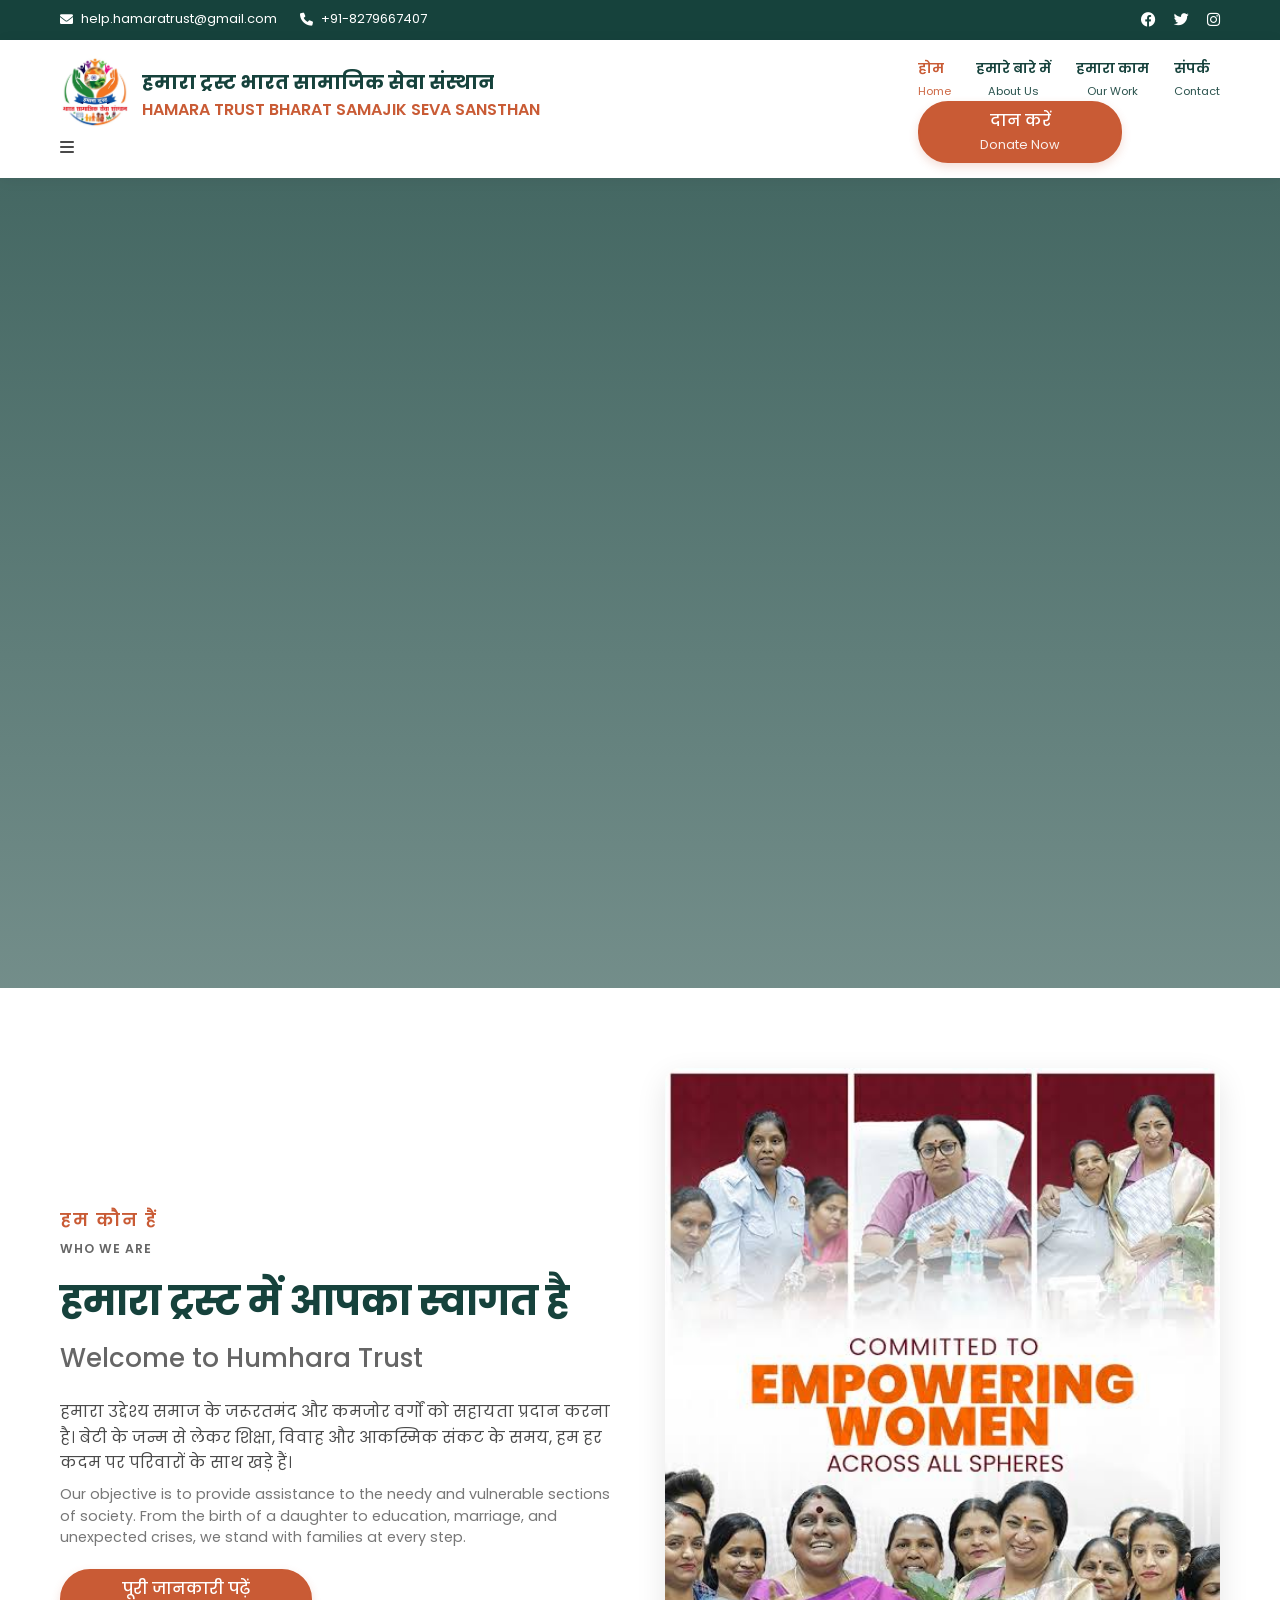
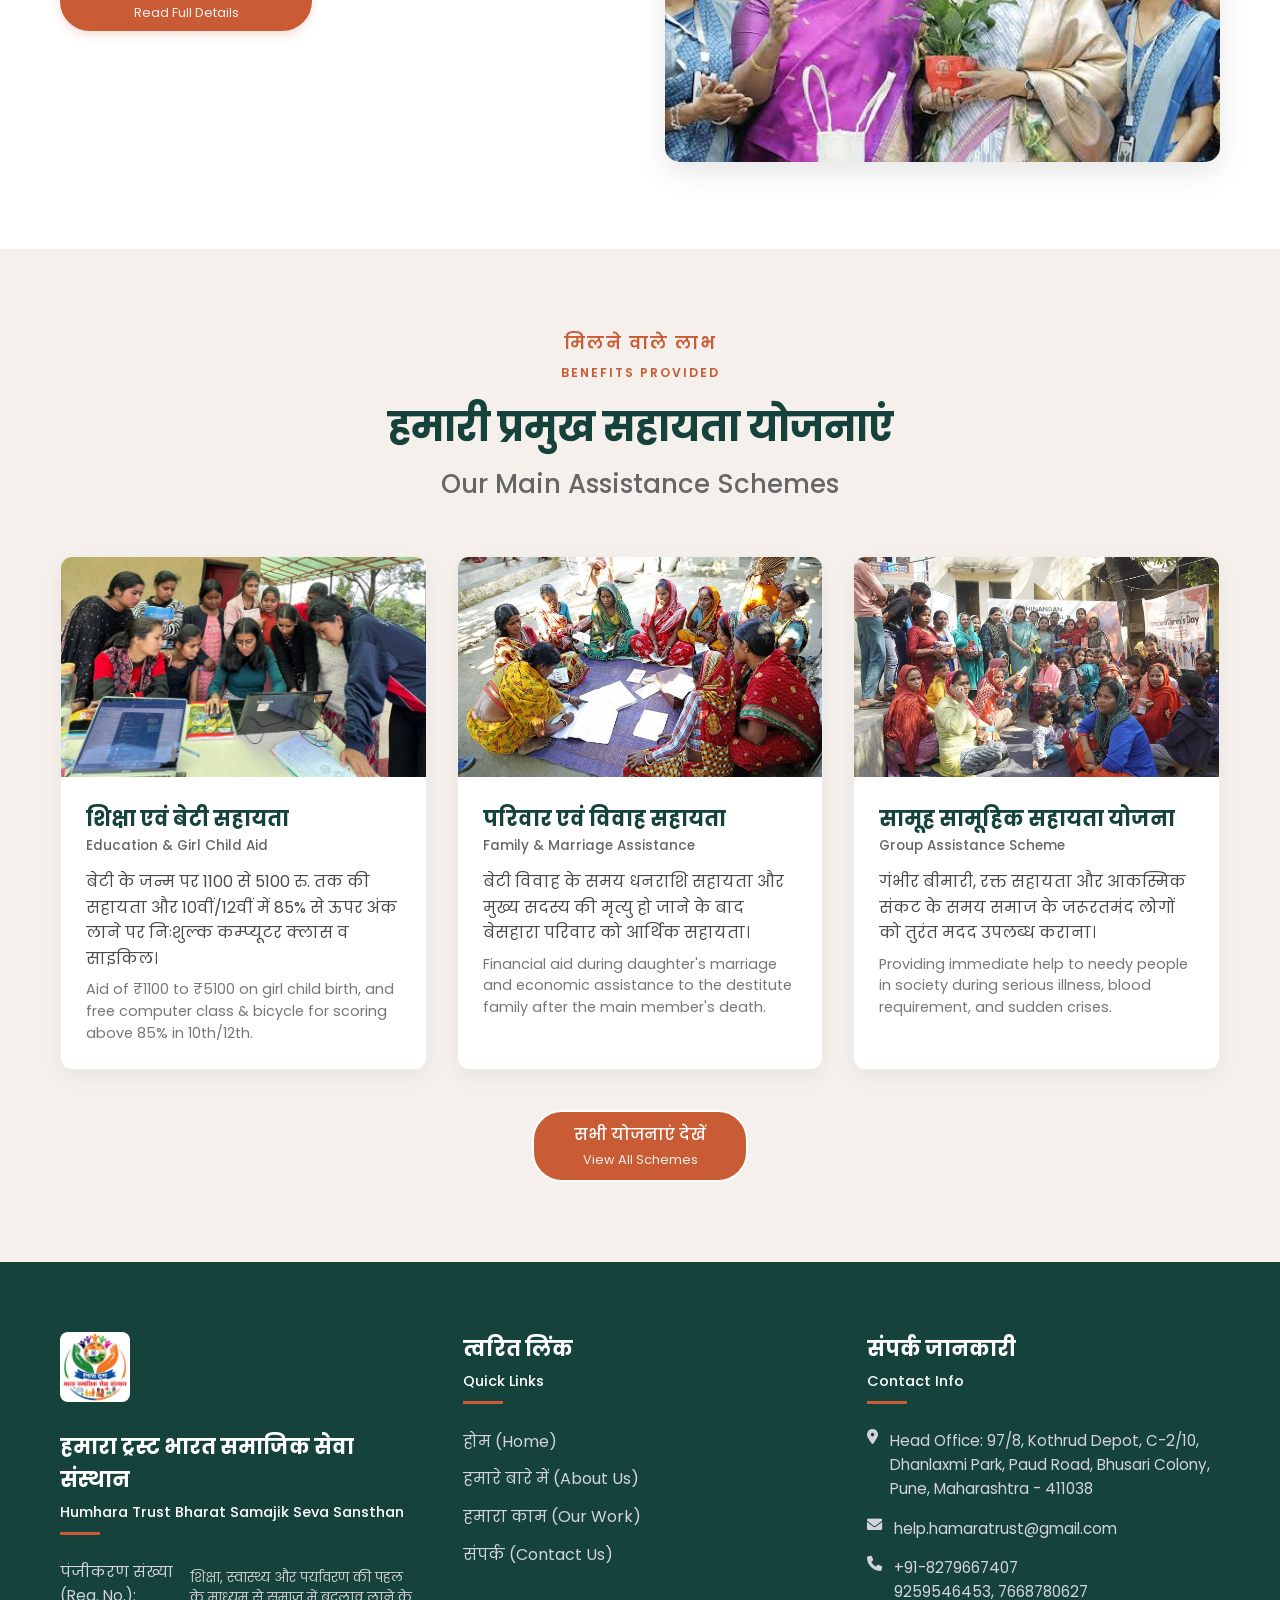
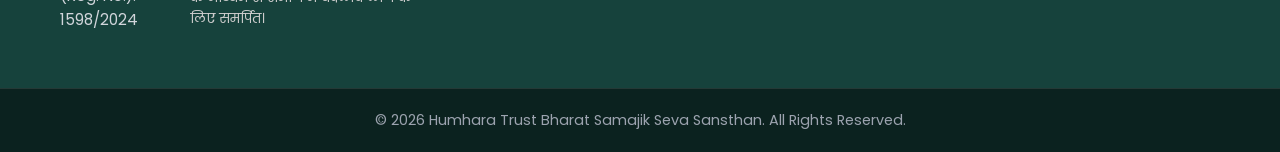
==== commit 6ec2b95f: "Update index.html" ====
--- a/index.html
+++ b/index.html
@@ -27,20 +27,30 @@
 
     <nav id="navbar">
         <div class="container nav-content">
-            <div class="logo">
-                <img src="Image/logo.jpg" alt="BSSS Logo" class="logo-img">
-                <div style="display: flex; flex-direction: column; line-height: 1.2;">
-                    <h2 style="font-size: 1.2rem;">हमारा ट्रस्ट भारत समाजिक सेवा संस्थान</h2>
-                    <h2><span style="font-size: 0.9rem;">HAMARA TRUST BHARAT SAMAJIK SEVA SANSTHAN</span></h2>
+            
+            <div class="nav-header">
+                <div class="logo">
+                    <a href="index.html"><img src="Image/logo.jpg" alt="BSSS Logo" class="logo-img"></a>
+                    <div style="display: flex; flex-direction: column; line-height: 1.2;">
+                        <h2 style="font-size: 1.2rem;">हमारा ट्रस्ट भारत सामाजिक सेवा संस्थान</h2>
+                        <h2><span style="font-size: 1rem;">HAMARA TRUST BHARAT SAMAJIK SEVA SANSTHAN</span></h2>
+                    </div>
+                </div>
+                <div class="mobile-menu-btn" id="mobile-menu-btn">
+                    <i class="fas fa-bars"></i>
                 </div>
             </div>
-            <ul class="nav-links">
-                <li><a href="index.html" class="active">होम <br><span class="eng-btn" style="display:block; text-align:center;">Home</span></a></li>
-                <li><a href="about.html">हमारे बारे में <br><span class="eng-btn" style="display:block; text-align:center;">About Us</span></a></li>
-                <li><a href="our-work.html">हमारा काम <br><span class="eng-btn" style="display:block; text-align:center;">Our Work</span></a></li>
-                <li><a href="contact.html">संपर्क <br><span class="eng-btn" style="display:block; text-align:center;">Contact</span></a></li>
-            </ul>
-            <a href="#" class="btn-donate text-center">दान करें <br><span class="eng-btn">Donate Now</span></a>
+
+            <div class="nav-menu-wrapper" id="nav-menu-wrapper">
+                <ul class="nav-links">
+                    <li><a href="index.html" class="active">होम <br><span class="eng-btn">Home</span></a></li>
+                    <li><a href="about.html">हमारे बारे में <br><span class="eng-btn">About Us</span></a></li>
+                    <li><a href="our-work.html">हमारा काम <br><span class="eng-btn">Our Work</span></a></li>
+                    <li><a href="contact.html">संपर्क <br><span class="eng-btn">Contact</span></a></li>
+                </ul>
+                <a href="contact.html" class="btn-donate text-center">दान करें <br><span class="eng-btn">Donate Now</span></a>
+            </div>
+
         </div>
     </nav>
 
--- a/style.css
+++ b/style.css
@@ -160,7 +160,7 @@
 .header-btns { display: flex; gap: 15px; justify-content: center; flex-wrap: wrap; }
 
 .page-banner { 
-    background: linear-gradient(rgba(22, 66, 60, 0.85), rgba(22, 66, 60, 0.85)), url('Image/header.png') center/cover no-repeat; 
+    background: linear-gradient(rgba(22, 66, 60, 0.85), rgba(22, 66, 60, 0.85)), url('Image/header2.jpeg') center/cover no-repeat; 
     padding: 100px 20px; 
     color: var(--white); 
     text-align: center; 
